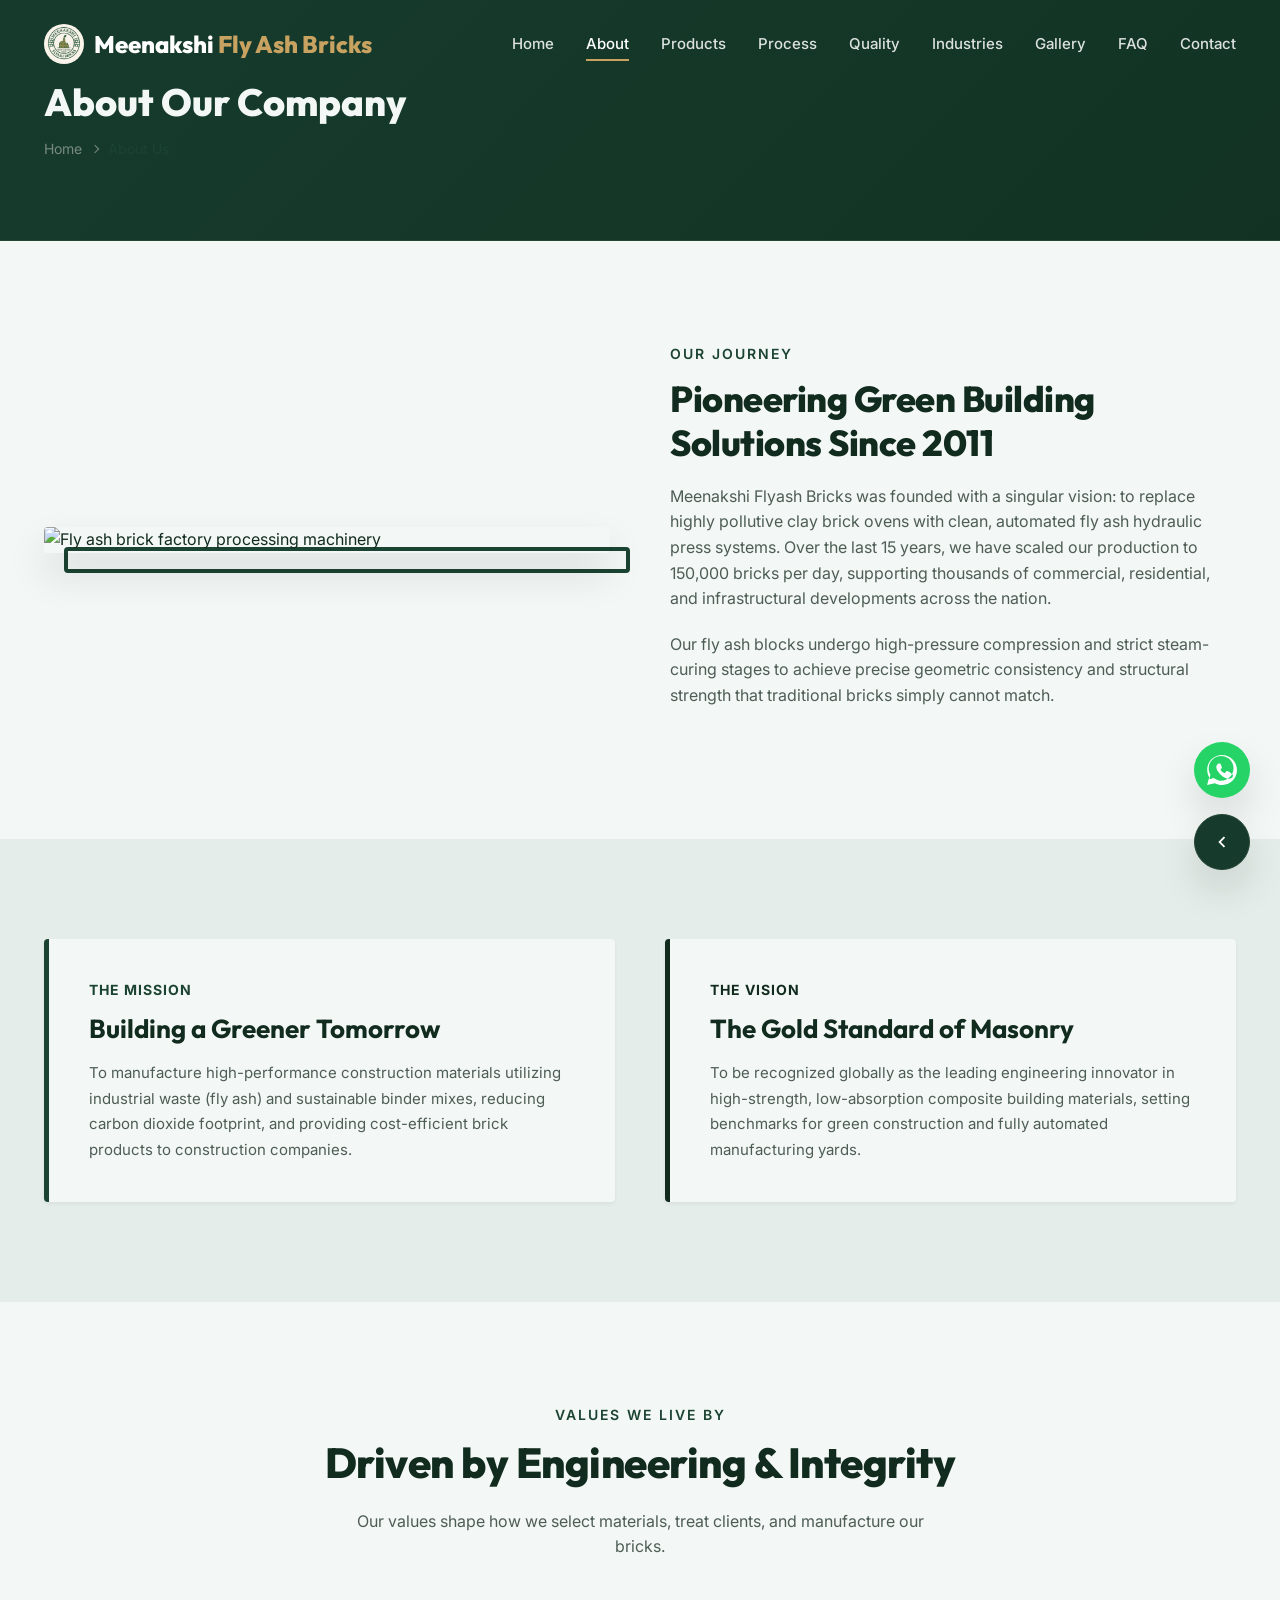
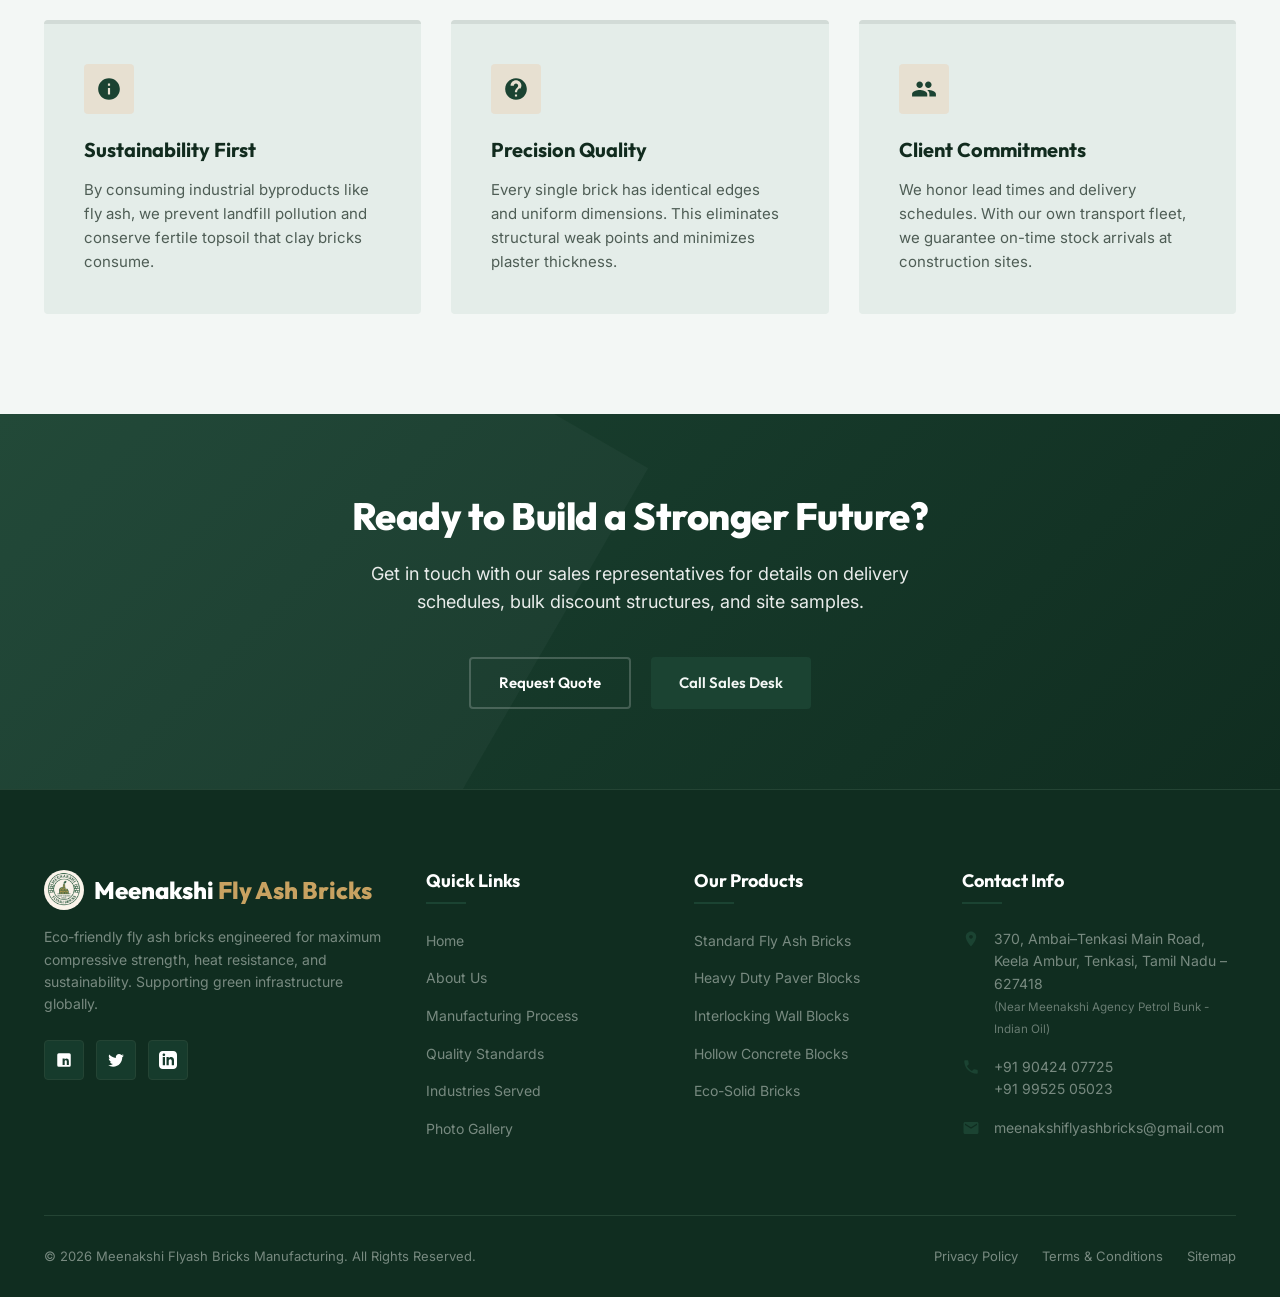
==== about.html @ e32b3ea8 "website changes v1.2" ====
<!DOCTYPE html>
<html lang="en">
<head>
  <meta charset="UTF-8">
  <meta name="viewport" content="width=device-width, initial-scale=1.0">
  <meta name="description" content="Learn about Meenakshi Flyash Bricks. Discover our mission to build sustainable, eco-friendly structures using automated fly ash brick manufacturing.">
  <title>About Us | Meenakshi Flyash Bricks</title>
  <link rel="stylesheet" href="css/style.css">
  <script src="js/main.js" defer></script>
  <link rel="icon" type="image/jpeg" href="images/logo.jpg">
</head>
<body>

  <!-- Sticky Navbar -->
  <header class="navbar">
    <div class="container">
      <a href="index.html" class="logo">
        <img src="images/logo.jpg" alt="Meenakshi Fly Ash Bricks Logo" class="brand-logo-img">
        <span>Meenakshi <span class="logo-orange">Fly Ash Bricks</span></span>
      </a>
      <ul class="nav-links">
        <li><a href="index.html">Home</a></li>
        <li><a href="about.html">About</a></li>
        <li><a href="products.html">Products</a></li>
        <li><a href="process.html">Process</a></li>
        <li><a href="quality.html">Quality</a></li>
        <li><a href="industries.html">Industries</a></li>
        <li><a href="gallery.html">Gallery</a></li>
        <li><a href="faq.html">FAQ</a></li>
        <li><a href="contact.html">Contact</a></li>
      </ul>

      <button class="menu-toggle" aria-label="Toggle Menu">
        <span></span>
        <span></span>
        <span></span>
      </button>
    </div>
  </header>

  <!-- Breadcrumbs -->
  <section class="breadcrumbs">
    <div class="container">
      <h1>About Our Company</h1>
      <ul class="breadcrumbs-list">
        <li><a href="index.html">Home</a></li>
        <li class="breadcrumbs-separator"></li>
        <li class="breadcrumbs-current">About Us</li>
      </ul>
    </div>
  </section>

  <!-- About Company Profile -->
  <section class="section">
    <div class="container">
      <div class="about-grid">
        <div class="about-img-wrapper reveal-left">
          <div class="about-img">
            <img src="https://images.unsplash.com/photo-1504307651254-35680f356dfd?auto=format&fit=crop&q=80&w=800" alt="Fly ash brick factory processing machinery">
          </div>
        </div>
        <div class="about-content reveal-right">
          <span class="section-subtitle">Our Journey</span>
          <h2 class="section-title" style="font-size: 36px; margin-bottom: 20px;">Pioneering Green Building Solutions Since 2011</h2>
          <p class="about-text" style="margin-bottom: 20px;">Meenakshi Flyash Bricks was founded with a singular vision: to replace highly pollutive clay brick ovens with clean, automated fly ash hydraulic press systems. Over the last 15 years, we have scaled our production to 150,000 bricks per day, supporting thousands of commercial, residential, and infrastructural developments across the nation.</p>
          <p class="about-text">Our fly ash blocks undergo high-pressure compression and strict steam-curing stages to achieve precise geometric consistency and structural strength that traditional bricks simply cannot match.</p>
        </div>
      </div>
    </div>
  </section>

  <!-- Mission & Vision Section -->
  <section class="section section-light">
    <div class="container">
      <div class="about-grid" style="grid-template-columns: 1fr 1fr; align-items: start; gap: 50px;">
        <div class="reveal-left" style="background-color: var(--white); padding: 40px; border-radius: 4px; box-shadow: var(--shadow-sm); border-left: 5px solid var(--primary);">
          <span class="text-primary" style="font-weight: 700; text-transform: uppercase; font-size: 14px; letter-spacing: 1px; display: block; margin-bottom: 12px;">The Mission</span>
          <h2 style="font-size: 26px; margin-bottom: 16px; font-family: var(--font-headings);">Building a Greener Tomorrow</h2>
          <p style="color: var(--text-muted-dark); font-size: 15px; line-height: 1.7;">To manufacture high-performance construction materials utilizing industrial waste (fly ash) and sustainable binder mixes, reducing carbon dioxide footprint, and providing cost-efficient brick products to construction companies.</p>
        </div>
        <div class="reveal-right" style="background-color: var(--white); padding: 40px; border-radius: 4px; box-shadow: var(--shadow-sm); border-left: 5px solid var(--text-dark);">
          <span style="color: var(--text-dark); font-weight: 700; text-transform: uppercase; font-size: 14px; letter-spacing: 1px; display: block; margin-bottom: 12px;">The Vision</span>
          <h2 style="font-size: 26px; margin-bottom: 16px; font-family: var(--font-headings);">The Gold Standard of Masonry</h2>
          <p style="color: var(--text-muted-dark); font-size: 15px; line-height: 1.7;">To be recognized globally as the leading engineering innovator in high-strength, low-absorption composite building materials, setting benchmarks for green construction and fully automated manufacturing yards.</p>
        </div>
      </div>
    </div>
  </section>

  <!-- Core Values -->
  <section class="section">
    <div class="container">
      <div class="section-title-wrapper text-center reveal">
        <span class="section-subtitle">Values We Live By</span>
        <h2 class="section-title">Driven by Engineering &amp; Integrity</h2>
        <p class="section-desc">Our values shape how we select materials, treat clients, and manufacture our bricks.</p>
      </div>

      <div class="values-grid">
        <!-- Value 1 -->
        <div class="value-card reveal">
          <div class="value-icon">
            <svg viewBox="0 0 24 24"><path d="M12 22C6.477 22 2 17.523 2 12S6.477 2 12 2s10 4.477 10 10-4.477 10-10 10zm-1-11v6h2v-6h-2zm0-4v2h2V7h-2z"/></svg>
          </div>
          <h4>Sustainability First</h4>
          <p>By consuming industrial byproducts like fly ash, we prevent landfill pollution and conserve fertile topsoil that clay bricks consume.</p>
        </div>

        <!-- Value 2 -->
        <div class="value-card reveal" style="transition-delay: 0.1s;">
          <div class="value-icon">
            <svg viewBox="0 0 24 24"><path d="M12 2C6.48 2 2 6.48 2 12s4.48 10 10 10 10-4.48 10-10S17.52 2 12 2zm1 17h-2v-2h2v2zm2.07-7.75l-.9.92C13.45 12.9 13 13.5 13 15h-2v-.5c0-1.1.45-2.1 1.17-2.83l1.24-1.26c.37-.36.59-.86.59-1.41 0-1.1-.9-2-2-2s-2 .9-2 2H7c0-2.76 2.24-5 5-5s5 2.24 5 5c0 1.04-.42 1.99-1.07 2.75z"/></svg>
          </div>
          <h4>Precision Quality</h4>
          <p>Every single brick has identical edges and uniform dimensions. This eliminates structural weak points and minimizes plaster thickness.</p>
        </div>

        <!-- Value 3 -->
        <div class="value-card reveal" style="transition-delay: 0.2s;">
          <div class="value-icon">
            <svg viewBox="0 0 24 24"><path d="M16 11c1.66 0 2.99-1.34 2.99-3S17.66 5 16 5s-3 1.34-3 3 1.34 3 3 3zm-8 0c1.66 0 2.99-1.34 2.99-3S9.66 5 8 5 5 6.34 5 8s1.34 3 3 3zm0 2c-2.33 0-7 1.17-7 3.5V19h14v-2.5c0-2.33-4.67-3.5-7-3.5zm8 0c-.29 0-.62.02-.97.05 1.16.83 1.97 1.97 1.97 3.45V19h6v-2.5c0-2.33-4.67-3.5-7-3.5z"/></svg>
          </div>
          <h4>Client Commitments</h4>
          <p>We honor lead times and delivery schedules. With our own transport fleet, we guarantee on-time stock arrivals at construction sites.</p>
        </div>
      </div>
    </div>
  </section>

  <!-- CTA Banner Section -->
  <section class="cta-banner">
    <div class="container reveal">
      <h2>Ready to Build a Stronger Future?</h2>
      <p>Get in touch with our sales representatives for details on delivery schedules, bulk discount structures, and site samples.</p>
      <div class="cta-actions">
        <a href="contact.html" class="btn btn-outline">Request Quote</a>
        <a href="tel:+919042407725" class="btn btn-primary">Call Sales Desk</a>
      </div>
    </div>
  </section>

  <!-- Footer -->
  <footer class="footer">
    <div class="container">
      <div class="footer-grid">
        <div class="footer-col footer-about">
          <a href="index.html" class="logo">
            <img src="images/logo.jpg" alt="Meenakshi Fly Ash Bricks Logo" class="brand-logo-img">
            <span>Meenakshi <span class="logo-orange">Fly Ash Bricks</span></span>
          </a>
          <p>Eco-friendly fly ash bricks engineered for maximum compressive strength, heat resistance, and sustainability. Supporting green infrastructure globally.</p>
          <div class="social-links">
            <a href="#" class="social-btn" aria-label="Facebook"><svg viewBox="0 0 24 24"><path d="M19 3a2 2 0 0 1 2 2v14a2 2 0 0 1-2 2H5a2 2 0 0 1-2-2V5a2 2 0 0 1 2-2h14m-.5 15.5v-5.3a3.26 3.26 0 0 0-3.26-3.26c-.85 0-1.84.52-2.32 1.3v-1.11h-2.79v8.37h2.79v-4.93c0-.77.62-1.4 1.39-1.4a1.4 1.4 0 0 1 1.4 1.4v4.93h2.79z"/></svg></a>
            <a href="#" class="social-btn" aria-label="Twitter"><svg viewBox="0 0 24 24"><path d="M22.46 6c-.77.35-1.6.58-2.46.69.88-.53 1.56-1.37 1.88-2.38-.83.5-1.75.85-2.72 1.05C18.37 4.5 17.26 4 16 4c-2.35 0-4.27 1.92-4.27 4.29 0 .34.04.67.11.98C8.28 9.09 5.11 7.38 3 4.79c-.37.63-.58 1.37-.58 2.15 0 1.49.75 2.81 1.91 3.56-.71 0-1.37-.2-1.95-.5v.03c0 2.08 1.48 3.82 3.44 4.21a4.22 4.22 0 0 1-1.93.07 4.28 4.28 0 0 0 4 2.98 8.52 8.52 0 0 1-5.3 1.83c-.35 0-.69-.02-1.02-.06C3.44 20.29 5.7 21 8.12 21 16 21 20.33 14.46 20.33 8.79c0-.19 0-.37-.01-.56.84-.6 1.56-1.36 2.14-2.23z"/></svg></a>
            <a href="#" class="social-btn" aria-label="LinkedIn"><svg viewBox="0 0 24 24"><path d="M19 0h-14c-2.761 0-5 2.239-5 5v14c0 2.761 2.239 5 5 5h14c2.762 0 5-2.239 5-5v-14c0-2.761-2.238-5-5-5zm-11 19h-3v-11h3v11zm-1.5-12.268c-.966 0-1.75-.779-1.75-1.75s.784-1.75 1.75-1.75 1.75.779 1.75 1.75-.784 1.75-1.75 1.75zm13.5 12.268h-3v-5.604c0-3.368-4-3.113-4 0v5.604h-3v-11h3v1.765c1.396-2.586 7-2.777 7 2.476v6.759z"/></svg></a>
          </div>
        </div>
        <div class="footer-col">
          <h3>Quick Links</h3>
          <ul class="footer-links">
            <li><a href="index.html">Home</a></li>
            <li><a href="about.html">About Us</a></li>
            <li><a href="process.html">Manufacturing Process</a></li>
            <li><a href="quality.html">Quality Standards</a></li>
            <li><a href="industries.html">Industries Served</a></li>
            <li><a href="gallery.html">Photo Gallery</a></li>
          </ul>
        </div>
        <div class="footer-col">
          <h3>Our Products</h3>
          <ul class="footer-links">
            <li><a href="products.html">Standard Fly Ash Bricks</a></li>
            <li><a href="products.html">Heavy Duty Paver Blocks</a></li>
            <li><a href="products.html">Interlocking Wall Blocks</a></li>
            <li><a href="products.html">Hollow Concrete Blocks</a></li>
            <li><a href="products.html">Eco-Solid Bricks</a></li>
          </ul>
        </div>
        <div class="footer-col">
          <h3>Contact Info</h3>
          <div class="footer-contact-item">
            <svg viewBox="0 0 24 24"><path d="M12 2C8.13 2 5 5.13 5 9c0 5.25 7 13 7 13s7-7.75 7-13c0-3.87-3.13-7-7-7zm0 9.5c-1.38 0-2.5-1.12-2.5-2.5s1.12-2.5 2.5-2.5 2.5 1.12 2.5 2.5-1.12 2.5-2.5 2.5z"/></svg>
            <span>370, Ambai–Tenkasi Main Road, Keela Ambur, Tenkasi, Tamil Nadu – 627418<br><small style="opacity: 0.85;">(Near Meenakshi Agency Petrol Bunk - Indian Oil)</small></span>
          </div>
          <div class="footer-contact-item">
            <svg viewBox="0 0 24 24"><path d="M6.62 10.79c1.44 2.83 3.76 5.14 6.59 6.59l2.2-2.2c.27-.27.67-.36 1.02-.24 1.12.37 2.33.57 3.57.57.55 0 1 .45 1 1V20c0 .55-.45 1-1 1-9.39 0-17-7.61-17-17 0-.55.45-1 1-1h3.5c.55 0 1 .45 1 1 0 1.25.2 2.45.57 3.57.11.35.03.74-.25 1.02l-2.2 2.2z"/></svg>
            <span><a href="tel:+919042407725" style="color: inherit;">+91 90424 07725</a><br><a href="tel:+919952505023" style="color: inherit;">+91 99525 05023</a></span>
          </div>
          <div class="footer-contact-item">
            <svg viewBox="0 0 24 24"><path d="M20 4H4c-1.1 0-1.99.9-1.99 2L2 18c0 1.1.9 2 2 2h16c1.1 0 2-.9 2-2V6c0-1.1-.9-2-2-2zm0 4l-8 5-8-5V6l8 5 8-5v2z"/></svg>
            <span><a href="mailto:meenakshiflyashbricks@gmail.com" style="color: inherit;">meenakshiflyashbricks@gmail.com</a></span>
          </div>
        </div>
      </div>
      <div class="footer-bottom">
        <p>&copy; 2026 Meenakshi Flyash Bricks Manufacturing. All Rights Reserved.</p>
        <div class="footer-bottom-links">
          <a href="#">Privacy Policy</a>
          <a href="#">Terms &amp; Conditions</a>
          <a href="sitemap.xml">Sitemap</a>
        </div>
      </div>
    </div>
  </footer>

  <!-- Floating Actions -->
  <div class="floating-actions">
    <a href="https://wa.me/919042407725?text=Hello%20Meenakshi%20Flyash%20Bricks%2C%20I%20am%20interested%20in%20a%20price%20quote%20for%20fly%20ash%20bricks." class="float-btn float-whatsapp" target="_blank" rel="noopener" aria-label="Chat on WhatsApp">
      <svg viewBox="0 0 24 24"><path d="M.057 24l1.687-6.163c-1.041-1.804-1.588-3.849-1.587-5.946C.06 5.348 5.397.01 12.008.01c3.202.001 6.212 1.246 8.477 3.514 2.266 2.268 3.507 5.28 3.505 8.484-.004 6.657-5.34 11.997-11.953 11.997-2.005-.001-3.973-.502-5.724-1.455L0 24zm6.59-4.846c1.6.95 3.188 1.449 4.625 1.45 5.489.002 9.943-4.446 9.946-9.932.002-2.657-1.02-5.155-2.879-7.017C16.48 1.8 13.987.779 11.33.779c-5.485 0-9.94 4.45-9.942 9.934-.001 1.776.471 3.511 1.368 5.048l-.997 3.639 3.73-.977zm11.83-5.228c-.33-.165-1.951-.963-2.251-1.074-.3-.109-.518-.165-.736.165-.218.33-.843 1.074-1.034 1.293-.19.218-.381.245-.71.082-1.127-.565-1.971-.974-2.74-2.292-.204-.349-.074-.537.054-.698.115-.145.33-.382.495-.573.165-.19.22-.327.33-.545.109-.217.055-.408-.028-.572-.082-.165-.736-1.772-1.009-2.427-.266-.64-.539-.553-.736-.563-.19-.01-.408-.012-.626-.012-.218 0-.572.082-.871.408-.3.327-1.144 1.117-1.144 2.723 0 1.605 1.171 3.159 1.334 3.377.163.218 2.302 3.515 5.578 4.926.779.336 1.387.537 1.86.688.783.248 1.496.213 2.059.129.628-.094 1.951-.798 2.224-1.57.272-.772.272-1.434.19-1.57-.081-.136-.299-.218-.629-.382z"/></svg>
    </a>
    <div class="float-btn float-back-to-top" aria-label="Back to Top">
      <svg viewBox="0 0 24 24"><path d="M7.41 15.41L12 10.83l4.59 4.58L18 14l-6-6-6 6z"/></svg>
    </div>
  </div>

</body>
</html>
---- css/style.css ----
@import url('https://fonts.googleapis.com/css2?family=Inter:wght@300;400;500;600;700&family=Outfit:wght@300;400;500;600;700;800&display=swap');

:root {
  /* Color Tokens */
  --primary: #1b4332; /* Deep green from logo text */
  --primary-hover: #102d20;
  --primary-rgb: 27, 67, 50;
  --accent: #c8a261; /* Ochre Gold from logo bricks */
  --accent-hover: #b58f4e;
  --accent-rgb: 200, 162, 97;
  --dark-bg: #102d20; /* Deep green for dark sections */
  --dark-card: #163b2c;
  --dark-card-hover: #1e4d3a;
  --light-bg: #e4ede9; /* Soft Sage Green for light sections */
  --white: #f3f7f5; /* Light Sage Green for page background */
  --card-bg: #ffffff; /* Crisp white for cards and form containers */
  --text-dark: #112b1e; /* Dark green-black for high contrast */
  --text-light: #ffffff;
  --text-muted: #788a80;
  --text-muted-dark: #4e5d55;
  --border-light: #d2dbd7;
  --border-dark: #244434;
  --shadow-sm: 0 2px 4px rgba(0, 0, 0, 0.05);
  --shadow-md: 0 8px 30px rgba(0, 0, 0, 0.08);
  --shadow-lg: 0 20px 40px rgba(0, 0, 0, 0.12);
  
  /* Fonts */
  --font-headings: 'Outfit', sans-serif;
  --font-body: 'Inter', sans-serif;

  /* Transitions */
  --transition-fast: 0.2s cubic-bezier(0.4, 0, 0.2, 1);
  --transition-normal: 0.4s cubic-bezier(0.4, 0, 0.2, 1);
  --transition-slow: 0.6s cubic-bezier(0.4, 0, 0.2, 1);
}


/* Reset */
*, *::before, *::after {
  box-sizing: border-box;
  margin: 0;
  padding: 0;
}

html {
  scroll-behavior: smooth;
  font-size: 16px;
  -webkit-text-size-adjust: 100%;
}

body {
  font-family: var(--font-body);
  background-color: var(--white);
  color: var(--text-dark);
  line-height: 1.6;
  overflow-x: hidden;
}

h1, h2, h3, h4, h5, h6 {
  font-family: var(--font-headings);
  font-weight: 700;
  line-height: 1.2;
}

a {
  text-decoration: none;
  color: inherit;
  transition: var(--transition-fast);
}

img {
  max-width: 100%;
  height: auto;
  display: block;
}

button, input, textarea, select {
  font-family: inherit;
  font-size: inherit;
  border: none;
  outline: none;
}

/* Layout Utilities */
.container {
  width: 100%;
  max-width: 1240px;
  margin: 0 auto;
  padding: 0 24px;
}

.section {
  padding: 100px 0;
}

.section-dark {
  background-color: var(--dark-bg);
  color: var(--text-light);
}

.section-light {
  background-color: var(--light-bg);
}

.text-center { text-align: center; }
.text-primary { color: var(--primary); }

.section-title-wrapper {
  margin-bottom: 60px;
}

.section-subtitle {
  font-size: 14px;
  text-transform: uppercase;
  letter-spacing: 2px;
  color: var(--primary);
  font-weight: 600;
  margin-bottom: 12px;
  display: inline-block;
}

.section-title {
  font-size: 42px;
  font-weight: 800;
  letter-spacing: -0.5px;
}

.section-desc {
  max-width: 600px;
  margin: 20px auto 0;
  color: var(--text-muted-dark);
  font-size: 16px;
}

.section-dark .section-desc {
  color: var(--text-muted);
}

/* Scroll Animations */
.reveal {
  opacity: 0;
  transform: translateY(30px);
  transition: opacity var(--transition-slow), transform var(--transition-slow);
}

.reveal.active {
  opacity: 1;
  transform: translateY(0);
}

.reveal-left {
  opacity: 0;
  transform: translateX(-50px);
  transition: opacity var(--transition-slow), transform var(--transition-slow);
}

.reveal-left.active {
  opacity: 1;
  transform: translateX(0);
}

.reveal-right {
  opacity: 0;
  transform: translateX(50px);
  transition: opacity var(--transition-slow), transform var(--transition-slow);
}

.reveal-right.active {
  opacity: 1;
  transform: translateX(0);
}

/* Navbar */
.navbar {
  position: fixed;
  top: 0;
  left: 0;
  width: 100%;
  z-index: 1000;
  transition: var(--transition-normal);
  padding: 24px 0;
}

.navbar.scrolled {
  background-color: rgba(243, 247, 245, 0.95);
  backdrop-filter: blur(12px);
  box-shadow: var(--shadow-sm);
  padding: 14px 0;
  border-bottom: 1px solid var(--border-light);
}

.navbar .container {
  display: flex;
  justify-content: space-between;
  align-items: center;
}

.logo {
  display: flex;
  align-items: center;
  gap: 10px;
  font-family: var(--font-headings);
  font-size: 24px;
  font-weight: 800;
  color: var(--text-light);
  white-space: nowrap;
}

.logo-orange {
  color: var(--accent);
}

.logo svg {
  width: 32px;
  height: 32px;
}

.logo img, .brand-logo-img {
  width: 40px;
  height: 40px;
  border-radius: 50%;
  object-fit: cover;
  flex-shrink: 0;
}

.nav-links {
  display: flex;
  align-items: center;
  gap: 32px;
  list-style: none;
}

.nav-links a {
  font-size: 15px;
  font-weight: 500;
  color: var(--text-light);
  opacity: 0.85;
  position: relative;
  padding: 8px 0;
}

.nav-links a::after {
  content: '';
  position: absolute;
  bottom: 0;
  left: 0;
  width: 0;
  height: 2px;
  background-color: var(--accent);
  transition: var(--transition-fast);
}

.nav-links a:hover,
.nav-links a.active {
  opacity: 1;
  color: #ffffff;
}

.nav-links a:hover::after,
.nav-links a.active::after {
  width: 100%;
}

.nav-ctas {
  display: flex;
  align-items: center;
  gap: 16px;
}

/* Menu Toggle Button */
.menu-toggle {
  display: none;
  flex-direction: column;
  justify-content: space-between;
  width: 30px;
  height: 20px;
  background: transparent;
  cursor: pointer;
  z-index: 1001;
}

.menu-toggle span {
  display: block;
  height: 2px;
  width: 100%;
  background-color: var(--text-light);
  border-radius: 2px;
  transition: var(--transition-fast);
}

/* Button UI */
.btn {
  display: inline-flex;
  align-items: center;
  justify-content: center;
  font-family: var(--font-headings);
  font-size: 15px;
  font-weight: 600;
  padding: 12px 28px;
  border-radius: 4px;
  cursor: pointer;
  transition: var(--transition-normal);
  gap: 8px;
}

.btn-primary {
  background-color: var(--primary);
  color: var(--white);
}

.btn-primary:hover {
  background-color: var(--primary-hover);
  box-shadow: 0 0 20px rgba(255, 111, 0, 0.4);
  transform: translateY(-2px);
}

.btn-outline {
  border: 2px solid rgba(255, 255, 255, 0.2);
  color: var(--text-light);
  background: transparent;
}

.btn-outline:hover {
  border-color: var(--primary);
  background-color: var(--primary);
  transform: translateY(-2px);
}

.btn-secondary {
  border: 2px solid var(--border-light);
  color: var(--text-dark);
  background: transparent;
}

.btn-secondary:hover {
  border-color: var(--primary);
  color: var(--primary);
  transform: translateY(-2px);
}

.btn-sm {
  padding: 8px 18px;
  font-size: 13px;
}

/* Hero Section */
.hero {
  position: relative;
  min-height: 100vh;
  display: flex;
  align-items: center;
  background-color: var(--dark-bg);
  color: var(--text-light);
  padding-top: 100px;
  overflow: hidden;
}

.hero-bg {
  position: absolute;
  top: 0;
  left: 0;
  width: 100%;
  height: 100%;
  z-index: 1;
}

.hero-bg::after {
  content: '';
  position: absolute;
  top: 0;
  left: 0;
  width: 100%;
  height: 100%;
  background: linear-gradient(135deg, rgba(17,17,18,0.95) 0%, rgba(17,17,18,0.7) 50%, rgba(17,17,18,0.9) 100%);
}

.hero-bg img {
  width: 100%;
  height: 100%;
  object-fit: cover;
  opacity: 0.4;
}

.hero .container {
  position: relative;
  z-index: 2;
  display: grid;
  grid-template-columns: 1.2fr 0.8fr;
  align-items: center;
  gap: 40px;
}

.hero-content {
  max-width: 700px;
}

.hero-tag {
  background-color: rgba(255, 111, 0, 0.15);
  border: 1px solid rgba(255, 111, 0, 0.3);
  color: var(--primary);
  font-size: 13px;
  text-transform: uppercase;
  letter-spacing: 2px;
  font-weight: 600;
  padding: 6px 16px;
  border-radius: 30px;
  display: inline-flex;
  margin-bottom: 24px;
}

.hero-title {
  font-size: 54px;
  line-height: 1.1;
  font-weight: 800;
  margin-bottom: 24px;
  letter-spacing: -1.5px;
}

.hero-desc {
  font-size: 18px;
  color: var(--text-muted);
  margin-bottom: 40px;
  max-width: 600px;
}

.hero-actions {
  display: flex;
  gap: 16px;
}

/* Stats Widget on Hero/Home */
.stats-banner {
  background: linear-gradient(90deg, var(--dark-card) 0%, #123324 100%);
  border-top: 1px solid var(--border-dark);
  border-bottom: 1px solid var(--border-dark);
  padding: 40px 0;
}

.stats-grid {
  display: grid;
  grid-template-columns: repeat(4, 1fr);
  gap: 30px;
  text-align: center;
}

.stat-item {
  border-right: 1px solid var(--border-dark);
}

.stat-item:last-child {
  border-right: none;
}

.stat-number {
  font-family: var(--font-headings);
  font-size: 48px;
  font-weight: 800;
  color: var(--primary);
  line-height: 1;
  margin-bottom: 8px;
}

.stat-label {
  font-size: 14px;
  color: var(--text-muted);
  text-transform: uppercase;
  letter-spacing: 1px;
}

/* About - home preview / main Page */
.about-grid {
  display: grid;
  grid-template-columns: 1fr 1fr;
  gap: 60px;
  align-items: center;
}

.about-img-wrapper {
  position: relative;
}

.about-img-wrapper::before {
  content: '';
  position: absolute;
  width: 100%;
  height: 100%;
  border: 4px solid var(--primary);
  top: 20px;
  left: 20px;
  z-index: 1;
  border-radius: 4px;
}

.about-img {
  position: relative;
  z-index: 2;
  border-radius: 4px;
  box-shadow: var(--shadow-lg);
  overflow: hidden;
}

.about-img img {
  width: 100%;
  object-fit: cover;
  transition: var(--transition-slow);
}

.about-img-wrapper:hover .about-img img {
  transform: scale(1.05);
}

.about-badge {
  position: absolute;
  bottom: -30px;
  right: -30px;
  background-color: var(--primary);
  color: var(--white); /* green text inside gold badge */
  padding: 30px;
  border-radius: 4px;
  z-index: 3;
  box-shadow: var(--shadow-lg);
  text-align: center;
}

.about-badge .years {
  font-size: 40px;
  font-weight: 800;
  display: block;
  line-height: 1;
}

.about-badge .text {
  font-size: 12px;
  text-transform: uppercase;
  letter-spacing: 1px;
  font-weight: 600;
}

.about-content h3 {
  font-size: 32px;
  margin-bottom: 24px;
}

.about-text {
  color: var(--text-muted-dark);
  margin-bottom: 30px;
}

.features-list {
  list-style: none;
  display: grid;
  grid-template-columns: 1fr 1fr;
  gap: 20px;
  margin-bottom: 40px;
}

.feature-list-item {
  display: flex;
  align-items: center;
  gap: 12px;
  font-weight: 500;
}

.feature-list-item svg {
  width: 20px;
  height: 20px;
  fill: var(--primary);
  flex-shrink: 0;
}

/* Core Values cards (About page) */
.values-grid {
  display: grid;
  grid-template-columns: repeat(3, 1fr);
  gap: 30px;
  margin-top: 50px;
}

.value-card {
  background-color: var(--light-bg);
  padding: 40px;
  border-radius: 4px;
  border-top: 4px solid var(--border-light);
  transition: var(--transition-normal);
}

.value-card:hover {
  transform: translateY(-5px);
  border-color: var(--primary);
  box-shadow: var(--shadow-md);
  background-color: var(--card-bg);
}

.value-icon {
  width: 50px;
  height: 50px;
  background-color: rgba(255, 111, 0, 0.1);
  border-radius: 4px;
  display: flex;
  align-items: center;
  justify-content: center;
  margin-bottom: 24px;
}

.value-icon svg {
  width: 26px;
  height: 26px;
  fill: var(--primary);
}

.value-card h4 {
  font-size: 20px;
  margin-bottom: 16px;
}

.value-card p {
  color: var(--text-muted-dark);
  font-size: 15px;
}

/* Product Cards */
.products-grid {
  display: grid;
  grid-template-columns: repeat(3, 1fr);
  gap: 30px;
}

.product-card {
  background-color: var(--card-bg);
  border: 1px solid var(--border-light);
  border-radius: 4px;
  overflow: hidden;
  transition: var(--transition-normal);
  display: flex;
  flex-direction: column;
}

.product-card:hover {
  transform: translateY(-8px);
  box-shadow: var(--shadow-lg);
  border-color: rgba(255, 111, 0, 0.2);
}

.product-image {
  height: 240px;
  overflow: hidden;
  position: relative;
  background-color: var(--light-bg);
}

.product-image img {
  width: 100%;
  height: 100%;
  object-fit: cover;
  transition: var(--transition-slow);
}

.product-card:hover .product-image img {
  transform: scale(1.08);
}

.product-info {
  padding: 30px;
  display: flex;
  flex-direction: column;
  flex-grow: 1;
}

.product-title {
  font-size: 22px;
  font-weight: 700;
  margin-bottom: 12px;
}

.product-desc {
  color: var(--text-muted-dark);
  font-size: 14px;
  margin-bottom: 24px;
  flex-grow: 1;
}

.product-specs {
  display: flex;
  flex-direction: column;
  gap: 12px;
  border-top: 1px solid var(--border-light);
  border-bottom: 1px solid var(--border-light);
  padding: 20px 0;
  margin-bottom: 24px;
}

.spec-line {
  display: flex;
  justify-content: space-between;
  font-size: 14px;
}

.spec-name {
  color: var(--text-muted-dark);
  font-weight: 500;
}

.spec-val {
  font-weight: 600;
  color: var(--text-dark);
}

.product-actions {
  display: flex;
  gap: 12px;
}

.product-actions .btn {
  flex: 1;
}

/* Timeline / Manufacturing Process */
.timeline {
  position: relative;
  max-width: 1000px;
  margin: 0 auto;
}

.timeline::after {
  content: '';
  position: absolute;
  width: 4px;
  background-color: var(--border-light);
  top: 0;
  bottom: 0;
  left: 50%;
  transform: translateX(-50%);
  border-radius: 2px;
}

.section-dark .timeline::after {
  background-color: var(--border-dark);
}

.timeline-item {
  padding: 10px 40px;
  position: relative;
  background-color: inherit;
  width: 50%;
}

.timeline-item::after {
  content: '';
  position: absolute;
  width: 20px;
  height: 20px;
  right: -10px;
  background-color: var(--card-bg);
  border: 4px solid var(--accent);
  top: 25px;
  border-radius: 50%;
  z-index: 1;
  transition: var(--transition-normal);
}

.section-dark .timeline-item::after {
  background-color: var(--dark-bg);
}

.timeline-item:hover::after {
  background-color: var(--primary);
  transform: scale(1.2);
}

.left {
  left: 0;
}

.right {
  left: 50%;
}

.right::after {
  left: -10px;
}

.timeline-content {
  padding: 30px;
  background-color: var(--card-bg);
  border: 1px solid var(--border-light);
  position: relative;
  border-radius: 4px;
  box-shadow: var(--shadow-sm);
  transition: var(--transition-normal);
}

.section-dark .timeline-content {
  background-color: var(--dark-card);
  border-color: var(--border-dark);
}

.timeline-content:hover {
  transform: translateY(-3px);
  box-shadow: var(--shadow-md);
  border-color: rgba(255, 111, 0, 0.3);
}

.timeline-num {
  font-family: var(--font-headings);
  font-size: 14px;
  font-weight: 700;
  color: var(--primary);
  margin-bottom: 8px;
  text-transform: uppercase;
  letter-spacing: 1px;
}

.timeline-content h3 {
  font-size: 20px;
  margin-bottom: 12px;
}

.timeline-content p {
  color: var(--text-muted-dark);
  font-size: 14px;
}

.section-dark .timeline-content p {
  color: var(--text-muted);
}

/* Quality Parameters Grid */
.quality-grid {
  display: grid;
  grid-template-columns: repeat(4, 1fr);
  gap: 30px;
}

.quality-card {
  background-color: var(--card-bg);
  border: 1px solid var(--border-light);
  padding: 40px 30px;
  border-radius: 4px;
  text-align: center;
  transition: var(--transition-normal);
}

.quality-card:hover {
  transform: translateY(-8px);
  border-color: var(--primary);
  box-shadow: var(--shadow-lg);
}

.quality-icon {
  width: 60px;
  height: 60px;
  background-color: rgba(var(--primary-rgb), 0.1);
  border-radius: 50%;
  display: flex;
  align-items: center;
  justify-content: center;
  margin: 0 auto 24px;
}

.quality-icon svg {
  width: 28px;
  height: 28px;
  fill: var(--primary);
}

.quality-card h3 {
  font-size: 20px;
  margin-bottom: 16px;
}

.quality-card p {
  font-size: 14px;
  color: var(--text-muted-dark);
}

/* Comparison Section UI */
.comparison-wrapper {
  background-color: var(--card-bg);
  border: 1px solid var(--border-light);
  border-radius: 8px;
  overflow: hidden;
  max-width: 900px;
  margin: 50px auto 0;
  box-shadow: var(--shadow-md);
}

.comparison-table {
  width: 100%;
  border-collapse: collapse;
}

.comparison-table th,
.comparison-table td {
  padding: 18px 24px;
  text-align: left;
}

.comparison-table th {
  background-color: var(--dark-bg);
  color: var(--text-light);
  font-family: var(--font-headings);
  font-weight: 600;
  font-size: 16px;
}

.comparison-table tr {
  border-bottom: 1px solid var(--border-light);
}

.comparison-table tr:last-child {
  border-bottom: none;
}

.comparison-table tr:nth-child(even) td {
  background-color: var(--light-bg);
}

.comparison-table td:first-child {
  font-weight: 600;
}

.comparison-table td.highlight {
  color: var(--primary);
  font-weight: 600;
}

/* Industries page */
.industries-grid {
  display: grid;
  grid-template-columns: repeat(3, 1fr);
  gap: 30px;
}

.industry-card {
  position: relative;
  height: 380px;
  border-radius: 4px;
  overflow: hidden;
  box-shadow: var(--shadow-md);
  transition: var(--transition-slow);
}

.industry-img {
  width: 100%;
  height: 100%;
  object-fit: cover;
  transition: var(--transition-slow);
}

.industry-overlay {
  position: absolute;
  top: 0;
  left: 0;
  width: 100%;
  height: 100%;
  background: linear-gradient(to top, rgba(17,17,18,0.95) 0%, rgba(17,17,18,0.4) 50%, rgba(17,17,18,0.1) 100%);
  display: flex;
  flex-direction: column;
  justify-content: flex-end;
  padding: 30px;
  color: var(--text-light);
  transition: var(--transition-normal);
}

.industry-card h3 {
  font-size: 24px;
  margin-bottom: 10px;
}

.industry-card p {
  font-size: 14px;
  color: var(--text-muted);
  opacity: 0;
  max-height: 0;
  transition: var(--transition-normal);
  overflow: hidden;
}

.industry-card:hover {
  transform: translateY(-8px);
}

.industry-card:hover .industry-img {
  transform: scale(1.08);
}

.industry-card:hover .industry-overlay {
  background: linear-gradient(to top, rgba(17,17,18,0.98) 0%, rgba(17,17,18,0.6) 70%, rgba(17,17,18,0.2) 100%);
}

.industry-card:hover p {
  opacity: 1;
  max-height: 100px;
  margin-top: 10px;
}

/* Gallery Section (with filters) */
.gallery-filters {
  display: flex;
  justify-content: center;
  gap: 12px;
  margin-bottom: 40px;
  flex-wrap: wrap;
}

.filter-btn {
  background-color: var(--light-bg);
  border: 1px solid var(--border-light);
  color: var(--text-dark);
  padding: 10px 24px;
  border-radius: 4px;
  font-weight: 500;
  cursor: pointer;
  transition: var(--transition-fast);
}

.filter-btn:hover,
.filter-btn.active {
  background-color: var(--primary);
  border-color: var(--primary);
  color: var(--white); /* green text on active gold button */
}

.gallery-grid {
  display: grid;
  grid-template-columns: repeat(3, 1fr);
  gap: 30px;
}

.gallery-item {
  position: relative;
  height: 280px;
  border-radius: 4px;
  overflow: hidden;
  cursor: pointer;
  box-shadow: var(--shadow-sm);
  transition: var(--transition-normal);
}

.gallery-item img {
  width: 100%;
  height: 100%;
  object-fit: cover;
  transition: var(--transition-slow);
}

.gallery-item-overlay {
  position: absolute;
  top: 0;
  left: 0;
  width: 100%;
  height: 100%;
  background-color: rgba(var(--accent-rgb), 0.85); /* Green overlay instead of gold */
  display: flex;
  flex-direction: column;
  justify-content: center;
  align-items: center;
  opacity: 0;
  transition: var(--transition-normal);
  color: var(--text-light);
  padding: 20px;
  text-align: center;
}

.gallery-item-overlay svg {
  width: 32px;
  height: 32px;
  fill: var(--text-light);
  margin-bottom: 12px;
  transform: scale(0.8);
  transition: var(--transition-normal);
}

.gallery-item-overlay h4 {
  font-size: 18px;
  font-weight: 600;
}

.gallery-item-overlay p {
  font-size: 13px;
  opacity: 0.8;
  margin-top: 4px;
}

.gallery-item:hover {
  transform: translateY(-5px);
  box-shadow: var(--shadow-lg);
}

.gallery-item:hover img {
  transform: scale(1.08);
}

.gallery-item:hover .gallery-item-overlay {
  opacity: 1;
}

.gallery-item:hover .gallery-item-overlay svg {
  transform: scale(1);
}

/* Lightbox Modal */
.lightbox {
  position: fixed;
  top: 0;
  left: 0;
  width: 100%;
  height: 100%;
  background-color: rgba(17, 17, 18, 0.95);
  backdrop-filter: blur(8px);
  z-index: 2000;
  display: flex;
  justify-content: center;
  align-items: center;
  opacity: 0;
  pointer-events: none;
  transition: var(--transition-normal);
}

.lightbox.active {
  opacity: 1;
  pointer-events: all;
}

.lightbox-content {
  position: relative;
  max-width: 90%;
  max-height: 80%;
}

.lightbox-img {
  max-width: 100%;
  max-height: 80vh;
  border-radius: 4px;
  border: 4px solid var(--primary); /* Gold border instead of white */
  box-shadow: var(--shadow-lg);
}

.lightbox-caption {
  color: var(--text-light);
  text-align: center;
  margin-top: 15px;
  font-family: var(--font-headings);
  font-size: 18px;
  font-weight: 600;
}

.lightbox-close {
  position: absolute;
  top: -40px;
  right: 0;
  background: transparent;
  color: var(--text-light);
  font-size: 32px;
  cursor: pointer;
  line-height: 1;
  transition: var(--transition-fast);
}

.lightbox-close:hover {
  color: var(--primary);
}

.lightbox-nav {
  position: absolute;
  top: 50%;
  transform: translateY(-50%);
  background: rgba(255, 255, 255, 0.1);
  border: 1px solid rgba(255, 255, 255, 0.2);
  color: var(--text-light);
  width: 50px;
  height: 50px;
  border-radius: 50%;
  display: flex;
  align-items: center;
  justify-content: center;
  cursor: pointer;
  transition: var(--transition-fast);
}

.lightbox-nav:hover {
  background-color: var(--primary);
  border-color: var(--primary);
}

.lightbox-prev {
  left: -80px;
}

.lightbox-next {
  right: -80px;
}

.lightbox-nav svg {
  width: 24px;
  height: 24px;
  fill: var(--text-light);
}

/* Testimonials / Reviews */
.testimonials-grid {
  display: grid;
  grid-template-columns: repeat(3, 1fr);
  gap: 30px;
}

.testimonial-card {
  background-color: var(--card-bg);
  border: 1px solid var(--border-light);
  padding: 40px;
  border-radius: 4px;
  position: relative;
  transition: var(--transition-normal);
}

.testimonial-card:hover {
  transform: translateY(-5px);
  box-shadow: var(--shadow-md);
}

.testimonial-card::before {
  content: '“';
  position: absolute;
  top: 20px;
  right: 30px;
  font-size: 100px;
  color: rgba(var(--primary-rgb), 0.08);
  font-family: serif;
  line-height: 1;
}

.rating {
  color: #ffb300;
  display: flex;
  gap: 4px;
  margin-bottom: 20px;
}

.rating svg {
  width: 18px;
  height: 18px;
  fill: currentColor;
}

.testimonial-text {
  color: var(--text-muted-dark);
  font-size: 15px;
  margin-bottom: 30px;
  position: relative;
  z-index: 2;
}

.testimonial-client {
  display: flex;
  align-items: center;
  gap: 16px;
}

.client-avatar {
  width: 48px;
  height: 48px;
  border-radius: 50%;
  background-color: var(--light-bg);
  display: flex;
  align-items: center;
  justify-content: center;
  font-family: var(--font-headings);
  font-weight: 700;
  color: var(--primary);
  border: 2px solid var(--border-light);
}

.client-info h4 {
  font-size: 16px;
  font-weight: 700;
}

.client-info span {
  font-size: 13px;
  color: var(--text-muted-dark);
}

/* FAQ Accordion UI */
.faq-wrapper {
  max-width: 800px;
  margin: 0 auto;
}

.faq-item {
  border-bottom: 1px solid var(--border-light);
  padding: 24px 0;
}

.faq-item:last-child {
  border-bottom: none;
}

.faq-question {
  display: flex;
  justify-content: space-between;
  align-items: center;
  cursor: pointer;
  user-select: none;
}

.faq-question h3 {
  font-size: 18px;
  font-weight: 600;
  transition: var(--transition-fast);
}

.faq-item:hover .faq-question h3 {
  color: var(--primary);
}

.faq-icon-box {
  width: 32px;
  height: 32px;
  border-radius: 50%;
  background-color: var(--light-bg);
  display: flex;
  align-items: center;
  justify-content: center;
  transition: var(--transition-normal);
  flex-shrink: 0;
}

.faq-icon-box svg {
  width: 16px;
  height: 16px;
  fill: var(--text-dark);
  transition: var(--transition-normal);
}

.faq-item.active .faq-icon-box {
  background-color: var(--primary);
}

.faq-item.active .faq-icon-box svg {
  fill: var(--white);
  transform: rotate(45deg);
}

.faq-answer {
  max-height: 0;
  overflow: hidden;
  transition: max-height var(--transition-normal);
}

.faq-answer-inner {
  padding-top: 16px;
  color: var(--text-muted-dark);
  font-size: 15px;
}

/* Contact Details & Form */
.contact-layout {
  display: grid;
  grid-template-columns: 1fr 1.2fr;
  gap: 60px;
}

.contact-info-list {
  display: flex;
  flex-direction: column;
  gap: 30px;
}

.contact-info-item {
  display: flex;
  gap: 20px;
}

.contact-info-icon {
  width: 48px;
  height: 48px;
  background-color: rgba(var(--primary-rgb), 0.1);
  border-radius: 4px;
  display: flex;
  align-items: center;
  justify-content: center;
  flex-shrink: 0;
}

.contact-info-icon svg {
  width: 22px;
  height: 22px;
  fill: var(--primary);
}

.contact-info-content h3 {
  font-size: 16px;
  font-weight: 700;
  text-transform: uppercase;
  letter-spacing: 1px;
  margin-bottom: 6px;
}

.contact-info-content p {
  color: var(--text-muted-dark);
  font-size: 15px;
}

.contact-info-content a:hover {
  color: var(--primary);
}

.contact-hours {
  margin-top: 40px;
  padding-top: 40px;
  border-top: 1px solid var(--border-light);
}

.contact-hours h3 {
  font-size: 18px;
  margin-bottom: 16px;
}

.hours-grid {
  display: flex;
  flex-direction: column;
  gap: 12px;
}

.hours-row {
  display: flex;
  justify-content: space-between;
  font-size: 14px;
  color: var(--text-muted-dark);
}

.hours-row span:last-child {
  font-weight: 600;
  color: var(--text-dark);
}

/* Map Embed Container */
.map-container {
  width: 100%;
  height: 350px;
  background-color: var(--light-bg);
  border: 1px solid var(--border-light);
  border-radius: 4px;
  margin-top: 40px;
  overflow: hidden;
  position: relative;
}

.map-container iframe {
  width: 100%;
  height: 100%;
  border: none;
}

/* Form Styling */
.contact-form {
  background-color: var(--card-bg);
  border: 1px solid var(--border-light);
  padding: 40px;
  border-radius: 4px;
  box-shadow: var(--shadow-sm);
}

.form-group-row {
  display: grid;
  grid-template-columns: 1fr 1fr;
  gap: 20px;
  margin-bottom: 24px;
}

.form-group {
  margin-bottom: 24px;
  position: relative;
}

.form-group label {
  display: block;
  font-size: 13px;
  font-weight: 600;
  text-transform: uppercase;
  letter-spacing: 0.5px;
  margin-bottom: 8px;
  color: var(--text-dark);
}

.form-control {
  width: 100%;
  background-color: var(--light-bg);
  border: 2px solid var(--light-bg);
  border-radius: 4px;
  padding: 14px 18px;
  font-size: 15px;
  transition: var(--transition-fast);
  color: var(--text-dark);
}

.form-control:focus {
  background-color: var(--card-bg);
  border-color: var(--primary);
}

.form-error {
  font-size: 12px;
  color: #d32f2f;
  margin-top: 6px;
  display: none;
}

.form-group.invalid .form-control {
  border-color: #d32f2f;
  background-color: rgba(211, 47, 47, 0.02);
}

.form-group.invalid .form-error {
  display: block;
}

.form-success-msg {
  display: none;
  background-color: #e8f5e9;
  border: 1px solid #c8e6c9;
  color: #2e7d32;
  padding: 18px;
  border-radius: 4px;
  margin-bottom: 24px;
  font-weight: 500;
  font-size: 14px;
  align-items: center;
  gap: 12px;
}

.form-success-msg.active {
  display: flex;
}

.form-success-msg svg {
  width: 20px;
  height: 20px;
  fill: currentColor;
  flex-shrink: 0;
}

/* Call to Action Bar (Home / generic layout) */
.cta-banner {
  background: linear-gradient(135deg, var(--primary) 0%, var(--primary-hover) 100%);
  color: var(--text-light);
  padding: 80px 0;
  text-align: center;
  position: relative;
  overflow: hidden;
}

.cta-banner::before {
  content: '';
  position: absolute;
  top: -50%;
  left: -20%;
  width: 60%;
  height: 200%;
  background: rgba(255, 255, 255, 0.03);
  transform: rotate(30deg);
  pointer-events: none;
}

.cta-banner h2 {
  font-size: 38px;
  font-weight: 800;
  margin-bottom: 20px;
  letter-spacing: -0.5px;
}

.cta-banner p {
  font-size: 18px;
  max-width: 600px;
  margin: 0 auto 40px;
  opacity: 0.9;
}

.cta-actions {
  display: flex;
  justify-content: center;
  gap: 20px;
}

/* Footer styling */
.footer {
  background-color: var(--dark-bg);
  color: var(--text-light);
  padding: 80px 0 30px;
  border-top: 1px solid var(--border-dark);
}

.footer-grid {
  display: grid;
  grid-template-columns: 1.5fr 1fr 1fr 1.2fr;
  gap: 40px;
  margin-bottom: 60px;
}

.footer-col h3 {
  font-size: 18px;
  font-weight: 700;
  margin-bottom: 24px;
  position: relative;
  padding-bottom: 12px;
}

.footer-col h3::after {
  content: '';
  position: absolute;
  bottom: 0;
  left: 0;
  width: 40px;
  height: 2px;
  background-color: var(--primary);
}

.footer-about p {
  color: var(--text-muted);
  font-size: 14px;
  margin-top: 16px;
  margin-bottom: 24px;
}

.social-links {
  display: flex;
  gap: 12px;
}

.social-btn {
  width: 40px;
  height: 40px;
  border-radius: 4px;
  background-color: var(--dark-card);
  border: 1px solid var(--border-dark);
  display: flex;
  align-items: center;
  justify-content: center;
  color: var(--text-light);
  transition: var(--transition-fast);
}

.social-btn:hover {
  background-color: var(--primary);
  border-color: var(--primary);
  color: var(--white); /* green icon on gold background */
  transform: translateY(-3px);
}

.social-btn svg {
  width: 18px;
  height: 18px;
  fill: currentColor;
}

.footer-links {
  list-style: none;
  display: flex;
  flex-direction: column;
  gap: 12px;
}

.footer-links a {
  color: var(--text-muted);
  font-size: 14px;
}

.footer-links a:hover {
  color: var(--primary);
  padding-left: 6px;
}

.footer-contact-item {
  display: flex;
  gap: 14px;
  margin-bottom: 16px;
  font-size: 14px;
  color: var(--text-muted);
}

.footer-contact-item svg {
  width: 18px;
  height: 18px;
  fill: var(--primary);
  flex-shrink: 0;
  margin-top: 2px;
}

.footer-bottom {
  border-top: 1px solid var(--border-dark);
  padding-top: 30px;
  display: flex;
  justify-content: space-between;
  align-items: center;
  font-size: 13px;
  color: var(--text-muted);
}

.footer-bottom-links {
  display: flex;
  gap: 24px;
}

.footer-bottom-links a:hover {
  color: var(--primary);
}

/* Floating Actions: WhatsApp & Back to top */
.floating-actions {
  position: fixed;
  bottom: 30px;
  right: 30px;
  display: flex;
  flex-direction: column;
  gap: 16px;
  z-index: 999;
}

.float-btn {
  width: 56px;
  height: 56px;
  border-radius: 50%;
  display: flex;
  align-items: center;
  justify-content: center;
  box-shadow: var(--shadow-lg);
  cursor: pointer;
  transition: var(--transition-normal);
}

.float-whatsapp {
  background-color: #25d366;
  color: #ffffff;
}

.float-whatsapp:hover {
  background-color: #128c7e;
  transform: scale(1.1) rotate(10deg);
}

.float-phone {
  background-color: var(--primary);
  color: var(--text-light);
}

.float-phone:hover {
  background-color: var(--primary-hover);
  transform: scale(1.1) rotate(15deg);
}

.float-phone svg {
  width: 24px;
  height: 24px;
  fill: currentColor;
}

.float-quote {
  background-color: var(--accent);
  color: var(--text-light);
}

.float-quote:hover {
  background-color: var(--accent-hover);
  transform: scale(1.1) rotate(-15deg);
}

.float-quote svg {
  width: 24px;
  height: 24px;
  fill: currentColor;
}

.float-whatsapp svg {
  width: 30px;
  height: 30px;
  fill: currentColor;
}

.float-back-to-top {
  background-color: var(--dark-card);
  border: 1px solid var(--border-dark);
  color: var(--text-light);
  opacity: 0;
  pointer-events: none;
}

.float-back-to-top.visible {
  opacity: 1;
  pointer-events: all;
}

.float-back-to-top:hover {
  background-color: var(--primary);
  border-color: var(--primary);
  color: var(--white); /* green icon on gold hover */
  transform: translateY(-5px);
}

.float-back-to-top svg {
  width: 22px;
  height: 22px;
  fill: currentColor;
  transform: rotate(-90deg);
}

/* Breadcrumbs (for subpages) */
.breadcrumbs {
  background: linear-gradient(135deg, var(--dark-card) 0%, #123324 100%);
  padding: 80px 0;
  color: var(--white);
  border-bottom: 1px solid var(--border-dark);
}

.breadcrumbs h1 {
  font-size: 38px;
  font-weight: 800;
  margin-bottom: 12px;
}

.breadcrumbs-list {
  display: flex;
  align-items: center;
  gap: 10px;
  list-style: none;
  font-size: 14px;
  color: var(--text-muted);
}

.breadcrumbs-list a {
  color: var(--text-muted);
}

.breadcrumbs-list a:hover {
  color: var(--primary);
}

.breadcrumbs-separator {
  width: 6px;
  height: 6px;
  border-top: 1px solid var(--text-muted);
  border-right: 1px solid var(--text-muted);
  transform: rotate(45deg);
  display: inline-block;
}

.breadcrumbs-current {
  color: var(--primary);
  font-weight: 500;
}

@media (max-width: 1250px) {
  .logo { font-size: 20px; }
  .nav-links { gap: 18px; }
}

@media (max-width: 1024px) {
  .logo { font-size: 18px; }
  .nav-links { gap: 12px; }
  .nav-ctas { gap: 10px; }
  .btn-sm { padding: 8px 14px; }
  .hero-title { font-size: 44px; }
  .stats-grid { grid-template-columns: repeat(2, 1fr); gap: 20px; }
  .stat-item { border-right: none; }
  .stat-item:nth-child(odd) { border-right: 1px solid var(--border-dark); }
  .about-grid { gap: 40px; }
  .products-grid { grid-template-columns: repeat(2, 1fr); }
  .values-grid { grid-template-columns: repeat(2, 1fr); }
  .quality-grid { grid-template-columns: repeat(2, 1fr); }
  .industries-grid { grid-template-columns: repeat(2, 1fr); }
  .gallery-grid { grid-template-columns: repeat(2, 1fr); }
  .testimonials-grid { grid-template-columns: repeat(2, 1fr); }
  .footer-grid { grid-template-columns: repeat(2, 1fr); }
}

@media (max-width: 768px) {
  .section { padding: 60px 0; }
  .section-title { font-size: 32px; }
  
  /* Navbar Mobile Layout */
  .menu-toggle { display: flex; }
  .nav-links {
    position: fixed;
    top: 0;
    right: -100%;
    width: 300px;
    height: 100vh;
    background-color: var(--dark-bg);
    flex-direction: column;
    align-items: flex-start;
    padding: 100px 40px;
    gap: 24px;
    transition: var(--transition-normal);
    box-shadow: -10px 0 30px rgba(0,0,0,0.5);
    z-index: 1000;
  }
  .nav-links.active {
    right: 0;
  }
  .nav-ctas { display: none; } /* Hidden in mobile navigation for spacing */
  .menu-toggle.active span:nth-child(1) { transform: rotate(45deg) translate(6px, 6px); }
  .menu-toggle.active span:nth-child(2) { opacity: 0; }
  .menu-toggle.active span:nth-child(3) { transform: rotate(-45deg) translate(6px, -7px); }
  
  .hero { min-height: auto; padding: 140px 0 80px; }
  .hero .container { grid-template-columns: 1fr; }
  .hero-content { text-align: center; margin: 0 auto; }
  .hero-actions { justify-content: center; }
  
  .about-grid { grid-template-columns: 1fr; gap: 50px; }
  .about-img-wrapper { max-width: 500px; margin: 0 auto; }
  .about-badge { right: -10px; bottom: -10px; padding: 20px; }
  .about-badge .years { font-size: 28px; }
  
  .products-grid { grid-template-columns: 1fr; max-width: 450px; margin: 0 auto; }
  .values-grid { grid-template-columns: 1fr; max-width: 450px; margin: 0 auto; }
  .quality-grid { grid-template-columns: 1fr; max-width: 450px; margin: 0 auto; }
  .industries-grid { grid-template-columns: 1fr; max-width: 450px; margin: 0 auto; }
  .gallery-grid { grid-template-columns: 1fr; max-width: 450px; margin: 0 auto; }
  .testimonials-grid { grid-template-columns: 1fr; max-width: 450px; margin: 0 auto; }
  
  /* Timeline Mobile Layout */
  .timeline::after { left: 31px; }
  .timeline-item { width: 100%; padding-left: 70px; padding-right: 25px; }
  .timeline-item::after { left: 21px; right: auto; }
  .right { left: 0%; }
  .right::after { left: 21px; }
  
  .contact-layout { grid-template-columns: 1fr; gap: 40px; }
  .footer-grid { grid-template-columns: 1fr; gap: 30px; }
  .footer-bottom { flex-direction: column; gap: 16px; text-align: center; }
  .footer-bottom-links { justify-content: center; }
  
  .lightbox-prev { left: -50px; }
  .lightbox-next { right: -50px; }
}

@media (max-width: 480px) {
  .hero-title { font-size: 32px; }
  .hero-actions { flex-direction: column; width: 100%; }
  .hero-actions .btn { width: 100%; }
  .stats-grid { grid-template-columns: 1fr; }
  .stat-item { border-right: none; border-bottom: 1px solid var(--border-dark); padding-bottom: 20px; }
  .stat-item:last-child { border-bottom: none; padding-bottom: 0; }
  .features-list { grid-template-columns: 1fr; }
  .form-group-row { grid-template-columns: 1fr; gap: 0; }
  .contact-form { padding: 24px; }
  .lightbox-prev, .lightbox-next { display: none; } /* Hide navigation arrows on small screens */
}

/* Scrolled Navbar Theme Controls (Light Scrolled Nav) */
.navbar.scrolled .logo {
  color: var(--primary) !important;
}
.navbar.scrolled .logo-orange {
  color: var(--primary) !important;
}
.navbar.scrolled .nav-links a {
  color: var(--text-dark) !important;
  opacity: 0.85;
}
.navbar.scrolled .nav-links a::after {
  background-color: var(--primary);
}
.navbar.scrolled .nav-links a:hover,
.navbar.scrolled .nav-links a.active {
  color: var(--primary) !important;
  opacity: 1;
}
.navbar.scrolled .btn-outline {
  border-color: rgba(27, 67, 50, 0.3) !important;
  color: var(--primary) !important;
}
.navbar.scrolled .btn-outline:hover {
  background-color: var(--primary) !important;
  border-color: var(--primary) !important;
  color: var(--text-light) !important;
}
.navbar.scrolled .menu-toggle span {
  background-color: var(--primary) !important;
}

/* Hero Image right-hand layout styles */
.hero-image {
  display: flex;
  justify-content: center;
  align-items: center;
  position: relative;
}

.hero-image img {
  max-width: 100%;
  height: auto;
  border-radius: 8px;
  box-shadow: var(--shadow-md);
  transition: var(--transition-slow);
}

.hero-image:hover img {
  transform: translateY(-5px);
  box-shadow: var(--shadow-lg);
}

/* Homepage Transparent Header Link Colors (sits on white background on load) */
body.home-page .navbar:not(.scrolled) .nav-links a {
  color: var(--text-dark) !important;
  opacity: 0.85;
}
body.home-page .navbar:not(.scrolled) .nav-links a:hover,
body.home-page .navbar:not(.scrolled) .nav-links a.active {
  color: var(--primary) !important;
  opacity: 1;
}
body.home-page .navbar:not(.scrolled) .logo {
  color: var(--primary) !important;
}
body.home-page .navbar:not(.scrolled) .logo-orange {
  color: var(--primary) !important;
}
body.home-page .navbar:not(.scrolled) .menu-toggle span {
  background-color: var(--primary) !important;
}

/* Hero secondary faded background styling */
.hero-right-bg {
  position: absolute;
  top: 0;
  right: 0;
  width: 45%;
  height: 100%;
  z-index: 1;
  overflow: hidden;
  opacity: 0.15; /* Subtly faded watermark */
  pointer-events: none;
}

.hero-right-bg::after {
  content: '';
  position: absolute;
  top: 0;
  left: 0;
  width: 100%;
  height: 100%;
  background: linear-gradient(90deg, #ffffff 0%, rgba(255, 255, 255, 0) 40%, rgba(255, 255, 255, 0) 80%, #ffffff 100%),
              linear-gradient(180deg, #ffffff 0%, rgba(255, 255, 255, 0) 20%, rgba(255, 255, 255, 0) 80%, #ffffff 100%);
}

.hero-right-bg img {
  width: 100%;
  height: 100%;
  object-fit: cover;
}
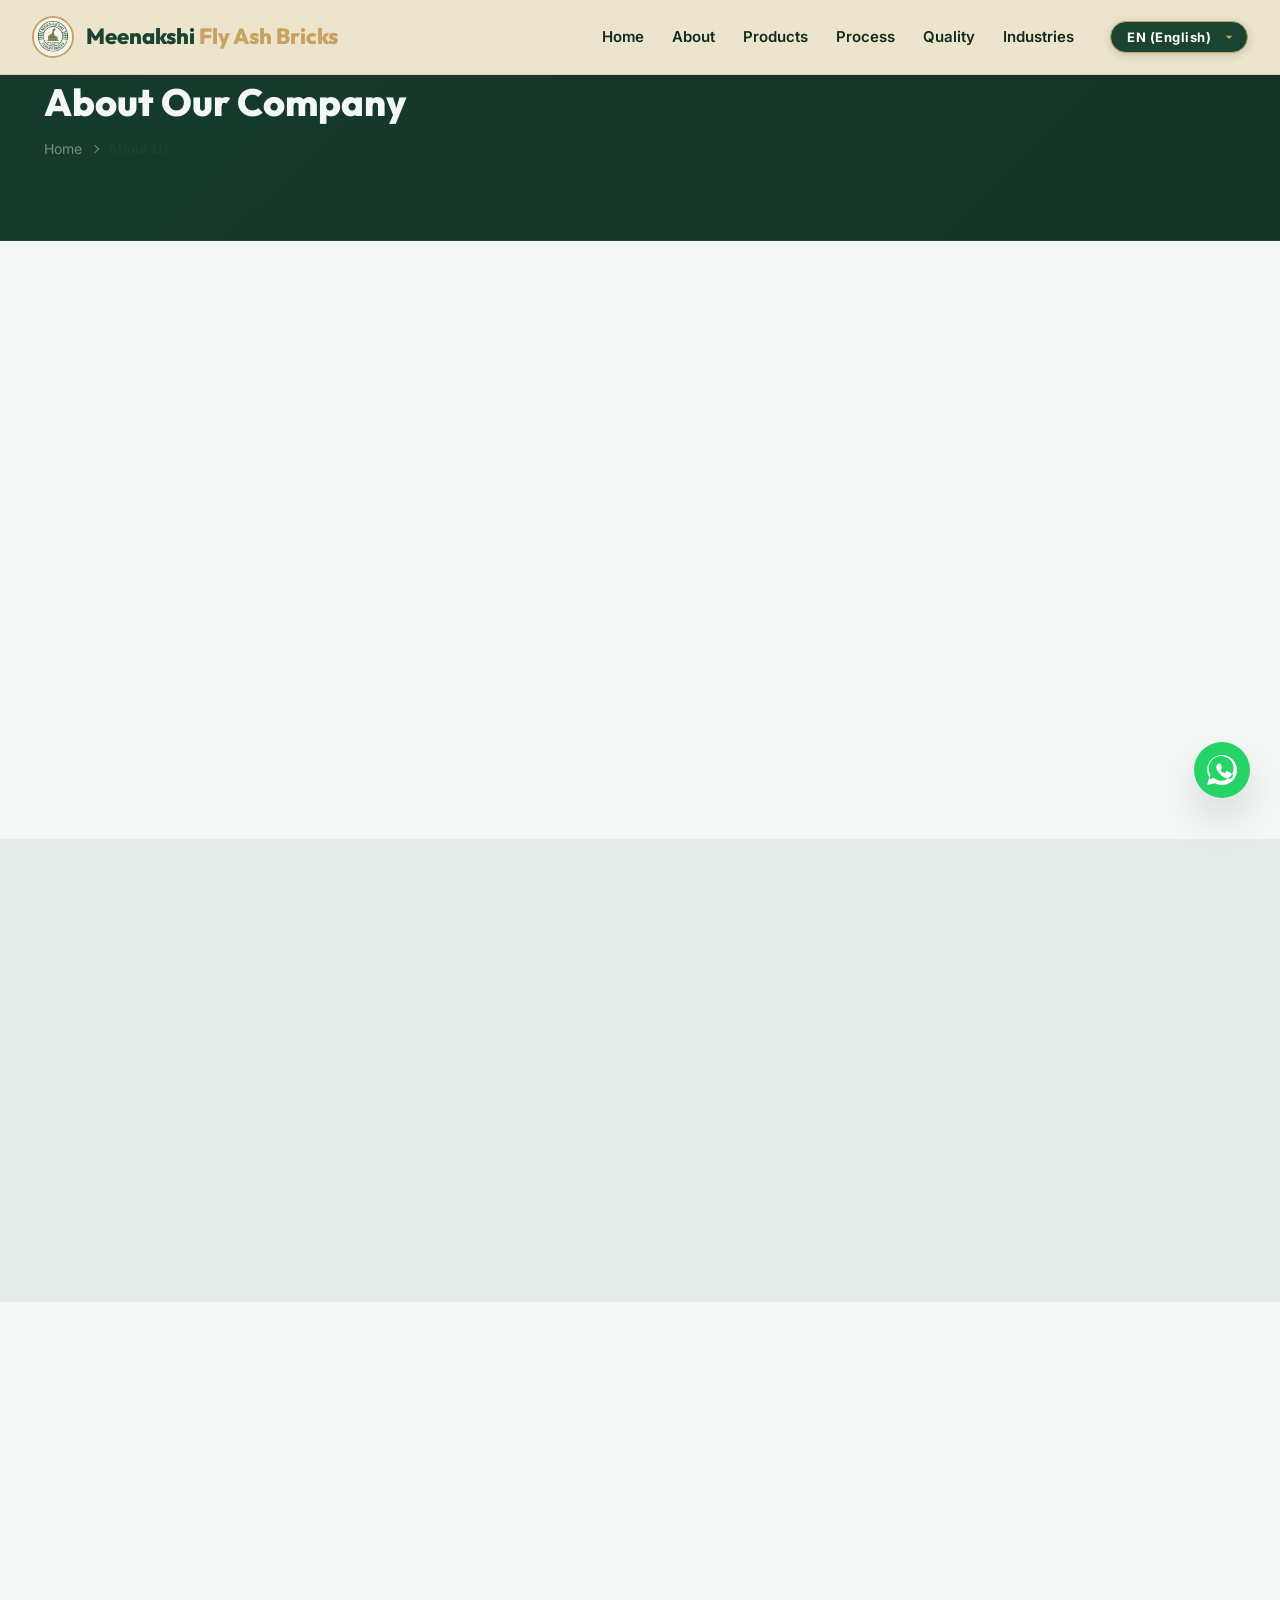
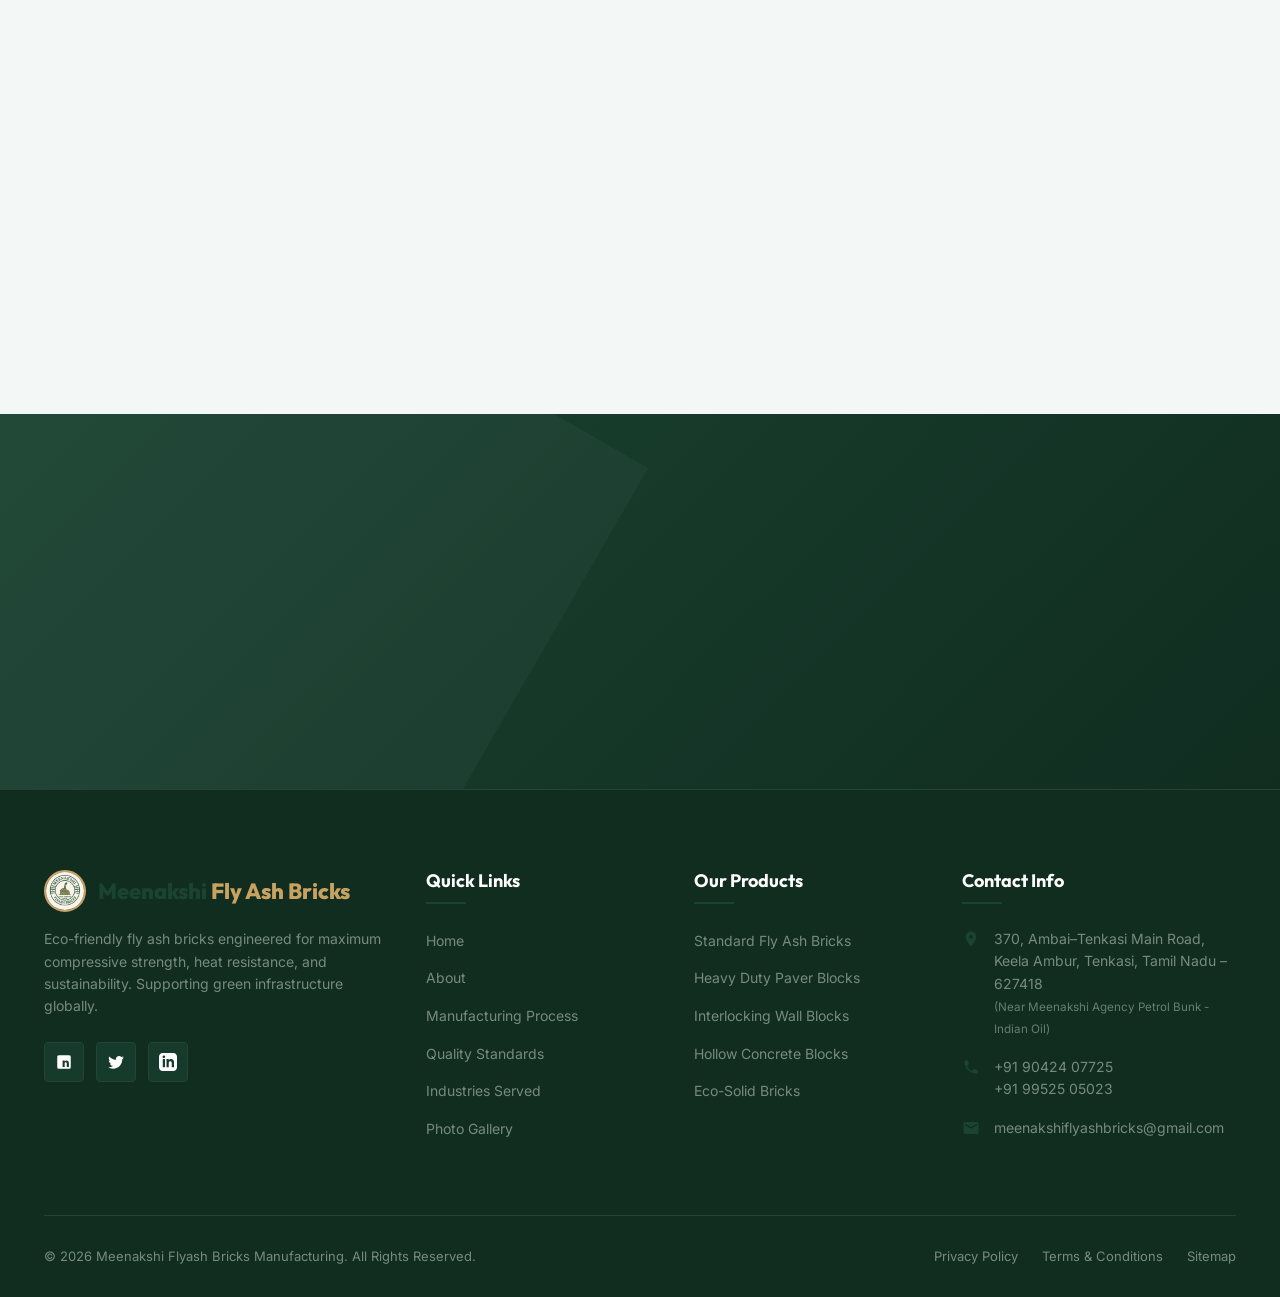
==== commit b203096b: "menuitem fixes 1" ====
--- a/about.html
+++ b/about.html
@@ -1,42 +1,43 @@
 <!DOCTYPE html>
 <html lang="en">
+
 <head>
   <meta charset="UTF-8">
   <meta name="viewport" content="width=device-width, initial-scale=1.0">
-  <meta name="description" content="Learn about Meenakshi Flyash Bricks. Discover our mission to build sustainable, eco-friendly structures using automated fly ash brick manufacturing.">
+  <meta name="description"
+    content="Learn about Meenakshi Flyash Bricks. Discover our mission to build sustainable, eco-friendly structures using automated fly ash brick manufacturing.">
   <title>About Us | Meenakshi Flyash Bricks</title>
+  <link rel="canonical" href="https://meenatchi-dev.github.io/fly-ash-bricks/about.html">
+  <meta property="og:title" content="About Us | Meenakshi Flyash Bricks">
+  <meta property="og:description" content="Learn about Meenakshi Flyash Bricks. Discover our mission to build sustainable, eco-friendly structures using automated fly ash brick manufacturing.">
+  <meta property="og:image" content="https://meenatchi-dev.github.io/fly-ash-bricks/images/logo.jpg">
+  <meta property="og:url" content="https://meenatchi-dev.github.io/fly-ash-bricks/about.html">
+  <meta property="og:type" content="website">
+  <meta property="og:site_name" content="Meenakshi Fly Bricks">
+  <meta name="twitter:card" content="summary_large_image">
+  <meta name="twitter:title" content="About Us | Meenakshi Flyash Bricks">
+  <meta name="twitter:description" content="Learn about Meenakshi Flyash Bricks. Discover our mission to build sustainable, eco-friendly structures using automated fly ash brick manufacturing.">
+  <meta name="twitter:image" content="https://meenatchi-dev.github.io/fly-ash-bricks/images/logo.jpg">
   <link rel="stylesheet" href="css/style.css">
   <script src="js/main.js" defer></script>
+  <script src="js/components.js" defer></script>
+  <script src="js/i18n.js" defer></script>
   <link rel="icon" type="image/jpeg" href="images/logo.jpg">
+  <!-- Google tag (gtag.js) -->
+  <script async src="https://www.googletagmanager.com/gtag/js?id=G-YNGQ56Z6T2"></script>
+  <script>
+    window.dataLayer = window.dataLayer || [];
+    function gtag() { dataLayer.push(arguments); }
+    gtag('js', new Date());
+
+    gtag('config', 'G-YNGQ56Z6T2');
+  </script>
 </head>
+
 <body>
 
   <!-- Sticky Navbar -->
-  <header class="navbar">
-    <div class="container">
-      <a href="index.html" class="logo">
-        <img src="images/logo.jpg" alt="Meenakshi Fly Ash Bricks Logo" class="brand-logo-img">
-        <span>Meenakshi <span class="logo-orange">Fly Ash Bricks</span></span>
-      </a>
-      <ul class="nav-links">
-        <li><a href="index.html">Home</a></li>
-        <li><a href="about.html">About</a></li>
-        <li><a href="products.html">Products</a></li>
-        <li><a href="process.html">Process</a></li>
-        <li><a href="quality.html">Quality</a></li>
-        <li><a href="industries.html">Industries</a></li>
-        <li><a href="gallery.html">Gallery</a></li>
-        <li><a href="faq.html">FAQ</a></li>
-        <li><a href="contact.html">Contact</a></li>
-      </ul>
-
-      <button class="menu-toggle" aria-label="Toggle Menu">
-        <span></span>
-        <span></span>
-        <span></span>
-      </button>
-    </div>
-  </header>
+  <header class="navbar" data-component="header"></header>
 
   <!-- Breadcrumbs -->
   <section class="breadcrumbs">
@@ -56,14 +57,21 @@
       <div class="about-grid">
         <div class="about-img-wrapper reveal-left">
           <div class="about-img">
-            <img src="https://images.unsplash.com/photo-1504307651254-35680f356dfd?auto=format&fit=crop&q=80&w=800" alt="Fly ash brick factory processing machinery">
+            <img src="https://images.unsplash.com/photo-1504307651254-35680f356dfd?auto=format&fit=crop&q=80&w=800"
+              alt="Fly ash brick factory processing machinery">
           </div>
         </div>
         <div class="about-content reveal-right">
           <span class="section-subtitle">Our Journey</span>
-          <h2 class="section-title" style="font-size: 36px; margin-bottom: 20px;">Pioneering Green Building Solutions Since 2011</h2>
-          <p class="about-text" style="margin-bottom: 20px;">Meenakshi Flyash Bricks was founded with a singular vision: to replace highly pollutive clay brick ovens with clean, automated fly ash hydraulic press systems. Over the last 15 years, we have scaled our production to 150,000 bricks per day, supporting thousands of commercial, residential, and infrastructural developments across the nation.</p>
-          <p class="about-text">Our fly ash blocks undergo high-pressure compression and strict steam-curing stages to achieve precise geometric consistency and structural strength that traditional bricks simply cannot match.</p>
+          <h2 class="section-title" style="font-size: 36px; margin-bottom: 20px;">Pioneering Green Building Solutions
+            Since 2011</h2>
+          <p class="about-text" style="margin-bottom: 20px;">Meenakshi Flyash Bricks was founded with a singular vision:
+            to replace highly pollutive clay brick ovens with clean, automated fly ash hydraulic press systems. Over the
+            last 15 years, we have scaled our production to 150,000 bricks per day, supporting thousands of commercial,
+            residential, and infrastructural developments across the nation.</p>
+          <p class="about-text">Our fly ash blocks undergo high-pressure compression and strict steam-curing stages to
+            achieve precise geometric consistency and structural strength that traditional bricks simply cannot match.
+          </p>
         </div>
       </div>
     </div>
@@ -73,15 +81,27 @@
   <section class="section section-light">
     <div class="container">
       <div class="about-grid" style="grid-template-columns: 1fr 1fr; align-items: start; gap: 50px;">
-        <div class="reveal-left" style="background-color: var(--white); padding: 40px; border-radius: 4px; box-shadow: var(--shadow-sm); border-left: 5px solid var(--primary);">
-          <span class="text-primary" style="font-weight: 700; text-transform: uppercase; font-size: 14px; letter-spacing: 1px; display: block; margin-bottom: 12px;">The Mission</span>
-          <h2 style="font-size: 26px; margin-bottom: 16px; font-family: var(--font-headings);">Building a Greener Tomorrow</h2>
-          <p style="color: var(--text-muted-dark); font-size: 15px; line-height: 1.7;">To manufacture high-performance construction materials utilizing industrial waste (fly ash) and sustainable binder mixes, reducing carbon dioxide footprint, and providing cost-efficient brick products to construction companies.</p>
+        <div class="reveal-left"
+          style="background-color: var(--white); padding: 40px; border-radius: 4px; box-shadow: var(--shadow-sm); border-left: 5px solid var(--primary);">
+          <span class="text-primary"
+            style="font-weight: 700; text-transform: uppercase; font-size: 14px; letter-spacing: 1px; display: block; margin-bottom: 12px;">The
+            Mission</span>
+          <h2 style="font-size: 26px; margin-bottom: 16px; font-family: var(--font-headings);">Building a Greener
+            Tomorrow</h2>
+          <p style="color: var(--text-muted-dark); font-size: 15px; line-height: 1.7;">To manufacture high-performance
+            construction materials utilizing industrial waste (fly ash) and sustainable binder mixes, reducing carbon
+            dioxide footprint, and providing cost-efficient brick products to construction companies.</p>
         </div>
-        <div class="reveal-right" style="background-color: var(--white); padding: 40px; border-radius: 4px; box-shadow: var(--shadow-sm); border-left: 5px solid var(--text-dark);">
-          <span style="color: var(--text-dark); font-weight: 700; text-transform: uppercase; font-size: 14px; letter-spacing: 1px; display: block; margin-bottom: 12px;">The Vision</span>
-          <h2 style="font-size: 26px; margin-bottom: 16px; font-family: var(--font-headings);">The Gold Standard of Masonry</h2>
-          <p style="color: var(--text-muted-dark); font-size: 15px; line-height: 1.7;">To be recognized globally as the leading engineering innovator in high-strength, low-absorption composite building materials, setting benchmarks for green construction and fully automated manufacturing yards.</p>
+        <div class="reveal-right"
+          style="background-color: var(--white); padding: 40px; border-radius: 4px; box-shadow: var(--shadow-sm); border-left: 5px solid var(--text-dark);">
+          <span
+            style="color: var(--text-dark); font-weight: 700; text-transform: uppercase; font-size: 14px; letter-spacing: 1px; display: block; margin-bottom: 12px;">The
+            Vision</span>
+          <h2 style="font-size: 26px; margin-bottom: 16px; font-family: var(--font-headings);">The Gold Standard of
+            Masonry</h2>
+          <p style="color: var(--text-muted-dark); font-size: 15px; line-height: 1.7;">To be recognized globally as the
+            leading engineering innovator in high-strength, low-absorption composite building materials, setting
+            benchmarks for green construction and fully automated manufacturing yards.</p>
         </div>
       </div>
     </div>
@@ -100,28 +120,40 @@
         <!-- Value 1 -->
         <div class="value-card reveal">
           <div class="value-icon">
-            <svg viewBox="0 0 24 24"><path d="M12 22C6.477 22 2 17.523 2 12S6.477 2 12 2s10 4.477 10 10-4.477 10-10 10zm-1-11v6h2v-6h-2zm0-4v2h2V7h-2z"/></svg>
+            <svg viewBox="0 0 24 24">
+              <path
+                d="M12 22C6.477 22 2 17.523 2 12S6.477 2 12 2s10 4.477 10 10-4.477 10-10 10zm-1-11v6h2v-6h-2zm0-4v2h2V7h-2z" />
+            </svg>
           </div>
           <h4>Sustainability First</h4>
-          <p>By consuming industrial byproducts like fly ash, we prevent landfill pollution and conserve fertile topsoil that clay bricks consume.</p>
+          <p>By consuming industrial byproducts like fly ash, we prevent landfill pollution and conserve fertile topsoil
+            that clay bricks consume.</p>
         </div>
 
         <!-- Value 2 -->
         <div class="value-card reveal" style="transition-delay: 0.1s;">
           <div class="value-icon">
-            <svg viewBox="0 0 24 24"><path d="M12 2C6.48 2 2 6.48 2 12s4.48 10 10 10 10-4.48 10-10S17.52 2 12 2zm1 17h-2v-2h2v2zm2.07-7.75l-.9.92C13.45 12.9 13 13.5 13 15h-2v-.5c0-1.1.45-2.1 1.17-2.83l1.24-1.26c.37-.36.59-.86.59-1.41 0-1.1-.9-2-2-2s-2 .9-2 2H7c0-2.76 2.24-5 5-5s5 2.24 5 5c0 1.04-.42 1.99-1.07 2.75z"/></svg>
+            <svg viewBox="0 0 24 24">
+              <path
+                d="M12 2C6.48 2 2 6.48 2 12s4.48 10 10 10 10-4.48 10-10S17.52 2 12 2zm1 17h-2v-2h2v2zm2.07-7.75l-.9.92C13.45 12.9 13 13.5 13 15h-2v-.5c0-1.1.45-2.1 1.17-2.83l1.24-1.26c.37-.36.59-.86.59-1.41 0-1.1-.9-2-2-2s-2 .9-2 2H7c0-2.76 2.24-5 5-5s5 2.24 5 5c0 1.04-.42 1.99-1.07 2.75z" />
+            </svg>
           </div>
           <h4>Precision Quality</h4>
-          <p>Every single brick has identical edges and uniform dimensions. This eliminates structural weak points and minimizes plaster thickness.</p>
+          <p>Every single brick has identical edges and uniform dimensions. This eliminates structural weak points and
+            minimizes plaster thickness.</p>
         </div>
 
         <!-- Value 3 -->
         <div class="value-card reveal" style="transition-delay: 0.2s;">
           <div class="value-icon">
-            <svg viewBox="0 0 24 24"><path d="M16 11c1.66 0 2.99-1.34 2.99-3S17.66 5 16 5s-3 1.34-3 3 1.34 3 3 3zm-8 0c1.66 0 2.99-1.34 2.99-3S9.66 5 8 5 5 6.34 5 8s1.34 3 3 3zm0 2c-2.33 0-7 1.17-7 3.5V19h14v-2.5c0-2.33-4.67-3.5-7-3.5zm8 0c-.29 0-.62.02-.97.05 1.16.83 1.97 1.97 1.97 3.45V19h6v-2.5c0-2.33-4.67-3.5-7-3.5z"/></svg>
+            <svg viewBox="0 0 24 24">
+              <path
+                d="M16 11c1.66 0 2.99-1.34 2.99-3S17.66 5 16 5s-3 1.34-3 3 1.34 3 3 3zm-8 0c1.66 0 2.99-1.34 2.99-3S9.66 5 8 5 5 6.34 5 8s1.34 3 3 3zm0 2c-2.33 0-7 1.17-7 3.5V19h14v-2.5c0-2.33-4.67-3.5-7-3.5zm8 0c-.29 0-.62.02-.97.05 1.16.83 1.97 1.97 1.97 3.45V19h6v-2.5c0-2.33-4.67-3.5-7-3.5z" />
+            </svg>
           </div>
           <h4>Client Commitments</h4>
-          <p>We honor lead times and delivery schedules. With our own transport fleet, we guarantee on-time stock arrivals at construction sites.</p>
+          <p>We honor lead times and delivery schedules. With our own transport fleet, we guarantee on-time stock
+            arrivals at construction sites.</p>
         </div>
       </div>
     </div>
@@ -131,7 +163,8 @@
   <section class="cta-banner">
     <div class="container reveal">
       <h2>Ready to Build a Stronger Future?</h2>
-      <p>Get in touch with our sales representatives for details on delivery schedules, bulk discount structures, and site samples.</p>
+      <p>Get in touch with our sales representatives for details on delivery schedules, bulk discount structures, and
+        site samples.</p>
       <div class="cta-actions">
         <a href="contact.html" class="btn btn-outline">Request Quote</a>
         <a href="tel:+919042407725" class="btn btn-primary">Call Sales Desk</a>
@@ -140,78 +173,24 @@
   </section>
 
   <!-- Footer -->
-  <footer class="footer">
-    <div class="container">
-      <div class="footer-grid">
-        <div class="footer-col footer-about">
-          <a href="index.html" class="logo">
-            <img src="images/logo.jpg" alt="Meenakshi Fly Ash Bricks Logo" class="brand-logo-img">
-            <span>Meenakshi <span class="logo-orange">Fly Ash Bricks</span></span>
-          </a>
-          <p>Eco-friendly fly ash bricks engineered for maximum compressive strength, heat resistance, and sustainability. Supporting green infrastructure globally.</p>
-          <div class="social-links">
-            <a href="#" class="social-btn" aria-label="Facebook"><svg viewBox="0 0 24 24"><path d="M19 3a2 2 0 0 1 2 2v14a2 2 0 0 1-2 2H5a2 2 0 0 1-2-2V5a2 2 0 0 1 2-2h14m-.5 15.5v-5.3a3.26 3.26 0 0 0-3.26-3.26c-.85 0-1.84.52-2.32 1.3v-1.11h-2.79v8.37h2.79v-4.93c0-.77.62-1.4 1.39-1.4a1.4 1.4 0 0 1 1.4 1.4v4.93h2.79z"/></svg></a>
-            <a href="#" class="social-btn" aria-label="Twitter"><svg viewBox="0 0 24 24"><path d="M22.46 6c-.77.35-1.6.58-2.46.69.88-.53 1.56-1.37 1.88-2.38-.83.5-1.75.85-2.72 1.05C18.37 4.5 17.26 4 16 4c-2.35 0-4.27 1.92-4.27 4.29 0 .34.04.67.11.98C8.28 9.09 5.11 7.38 3 4.79c-.37.63-.58 1.37-.58 2.15 0 1.49.75 2.81 1.91 3.56-.71 0-1.37-.2-1.95-.5v.03c0 2.08 1.48 3.82 3.44 4.21a4.22 4.22 0 0 1-1.93.07 4.28 4.28 0 0 0 4 2.98 8.52 8.52 0 0 1-5.3 1.83c-.35 0-.69-.02-1.02-.06C3.44 20.29 5.7 21 8.12 21 16 21 20.33 14.46 20.33 8.79c0-.19 0-.37-.01-.56.84-.6 1.56-1.36 2.14-2.23z"/></svg></a>
-            <a href="#" class="social-btn" aria-label="LinkedIn"><svg viewBox="0 0 24 24"><path d="M19 0h-14c-2.761 0-5 2.239-5 5v14c0 2.761 2.239 5 5 5h14c2.762 0 5-2.239 5-5v-14c0-2.761-2.238-5-5-5zm-11 19h-3v-11h3v11zm-1.5-12.268c-.966 0-1.75-.779-1.75-1.75s.784-1.75 1.75-1.75 1.75.779 1.75 1.75-.784 1.75-1.75 1.75zm13.5 12.268h-3v-5.604c0-3.368-4-3.113-4 0v5.604h-3v-11h3v1.765c1.396-2.586 7-2.777 7 2.476v6.759z"/></svg></a>
-          </div>
-        </div>
-        <div class="footer-col">
-          <h3>Quick Links</h3>
-          <ul class="footer-links">
-            <li><a href="index.html">Home</a></li>
-            <li><a href="about.html">About Us</a></li>
-            <li><a href="process.html">Manufacturing Process</a></li>
-            <li><a href="quality.html">Quality Standards</a></li>
-            <li><a href="industries.html">Industries Served</a></li>
-            <li><a href="gallery.html">Photo Gallery</a></li>
-          </ul>
-        </div>
-        <div class="footer-col">
-          <h3>Our Products</h3>
-          <ul class="footer-links">
-            <li><a href="products.html">Standard Fly Ash Bricks</a></li>
-            <li><a href="products.html">Heavy Duty Paver Blocks</a></li>
-            <li><a href="products.html">Interlocking Wall Blocks</a></li>
-            <li><a href="products.html">Hollow Concrete Blocks</a></li>
-            <li><a href="products.html">Eco-Solid Bricks</a></li>
-          </ul>
-        </div>
-        <div class="footer-col">
-          <h3>Contact Info</h3>
-          <div class="footer-contact-item">
-            <svg viewBox="0 0 24 24"><path d="M12 2C8.13 2 5 5.13 5 9c0 5.25 7 13 7 13s7-7.75 7-13c0-3.87-3.13-7-7-7zm0 9.5c-1.38 0-2.5-1.12-2.5-2.5s1.12-2.5 2.5-2.5 2.5 1.12 2.5 2.5-1.12 2.5-2.5 2.5z"/></svg>
-            <span>370, Ambai–Tenkasi Main Road, Keela Ambur, Tenkasi, Tamil Nadu – 627418<br><small style="opacity: 0.85;">(Near Meenakshi Agency Petrol Bunk - Indian Oil)</small></span>
-          </div>
-          <div class="footer-contact-item">
-            <svg viewBox="0 0 24 24"><path d="M6.62 10.79c1.44 2.83 3.76 5.14 6.59 6.59l2.2-2.2c.27-.27.67-.36 1.02-.24 1.12.37 2.33.57 3.57.57.55 0 1 .45 1 1V20c0 .55-.45 1-1 1-9.39 0-17-7.61-17-17 0-.55.45-1 1-1h3.5c.55 0 1 .45 1 1 0 1.25.2 2.45.57 3.57.11.35.03.74-.25 1.02l-2.2 2.2z"/></svg>
-            <span><a href="tel:+919042407725" style="color: inherit;">+91 90424 07725</a><br><a href="tel:+919952505023" style="color: inherit;">+91 99525 05023</a></span>
-          </div>
-          <div class="footer-contact-item">
-            <svg viewBox="0 0 24 24"><path d="M20 4H4c-1.1 0-1.99.9-1.99 2L2 18c0 1.1.9 2 2 2h16c1.1 0 2-.9 2-2V6c0-1.1-.9-2-2-2zm0 4l-8 5-8-5V6l8 5 8-5v2z"/></svg>
-            <span><a href="mailto:meenakshiflyashbricks@gmail.com" style="color: inherit;">meenakshiflyashbricks@gmail.com</a></span>
-          </div>
-        </div>
-      </div>
-      <div class="footer-bottom">
-        <p>&copy; 2026 Meenakshi Flyash Bricks Manufacturing. All Rights Reserved.</p>
-        <div class="footer-bottom-links">
-          <a href="#">Privacy Policy</a>
-          <a href="#">Terms &amp; Conditions</a>
-          <a href="sitemap.xml">Sitemap</a>
-        </div>
-      </div>
-    </div>
-  </footer>
+  <footer class="footer" data-component="footer"></footer>
 
   <!-- Floating Actions -->
   <div class="floating-actions">
-    <a href="https://wa.me/919042407725?text=Hello%20Meenakshi%20Flyash%20Bricks%2C%20I%20am%20interested%20in%20a%20price%20quote%20for%20fly%20ash%20bricks." class="float-btn float-whatsapp" target="_blank" rel="noopener" aria-label="Chat on WhatsApp">
-      <svg viewBox="0 0 24 24"><path d="M.057 24l1.687-6.163c-1.041-1.804-1.588-3.849-1.587-5.946C.06 5.348 5.397.01 12.008.01c3.202.001 6.212 1.246 8.477 3.514 2.266 2.268 3.507 5.28 3.505 8.484-.004 6.657-5.34 11.997-11.953 11.997-2.005-.001-3.973-.502-5.724-1.455L0 24zm6.59-4.846c1.6.95 3.188 1.449 4.625 1.45 5.489.002 9.943-4.446 9.946-9.932.002-2.657-1.02-5.155-2.879-7.017C16.48 1.8 13.987.779 11.33.779c-5.485 0-9.94 4.45-9.942 9.934-.001 1.776.471 3.511 1.368 5.048l-.997 3.639 3.73-.977zm11.83-5.228c-.33-.165-1.951-.963-2.251-1.074-.3-.109-.518-.165-.736.165-.218.33-.843 1.074-1.034 1.293-.19.218-.381.245-.71.082-1.127-.565-1.971-.974-2.74-2.292-.204-.349-.074-.537.054-.698.115-.145.33-.382.495-.573.165-.19.22-.327.33-.545.109-.217.055-.408-.028-.572-.082-.165-.736-1.772-1.009-2.427-.266-.64-.539-.553-.736-.563-.19-.01-.408-.012-.626-.012-.218 0-.572.082-.871.408-.3.327-1.144 1.117-1.144 2.723 0 1.605 1.171 3.159 1.334 3.377.163.218 2.302 3.515 5.578 4.926.779.336 1.387.537 1.86.688.783.248 1.496.213 2.059.129.628-.094 1.951-.798 2.224-1.57.272-.772.272-1.434.19-1.57-.081-.136-.299-.218-.629-.382z"/></svg>
+    <a href="https://wa.me/919042407725?text=Hello%20Meenakshi%20Flyash%20Bricks%2C%20I%20am%20interested%20in%20a%20price%20quote%20for%20fly%20ash%20bricks."
+      class="float-btn float-whatsapp" target="_blank" rel="noopener" aria-label="Chat on WhatsApp">
+      <svg viewBox="0 0 24 24">
+        <path
+          d="M.057 24l1.687-6.163c-1.041-1.804-1.588-3.849-1.587-5.946C.06 5.348 5.397.01 12.008.01c3.202.001 6.212 1.246 8.477 3.514 2.266 2.268 3.507 5.28 3.505 8.484-.004 6.657-5.34 11.997-11.953 11.997-2.005-.001-3.973-.502-5.724-1.455L0 24zm6.59-4.846c1.6.95 3.188 1.449 4.625 1.45 5.489.002 9.943-4.446 9.946-9.932.002-2.657-1.02-5.155-2.879-7.017C16.48 1.8 13.987.779 11.33.779c-5.485 0-9.94 4.45-9.942 9.934-.001 1.776.471 3.511 1.368 5.048l-.997 3.639 3.73-.977zm11.83-5.228c-.33-.165-1.951-.963-2.251-1.074-.3-.109-.518-.165-.736.165-.218.33-.843 1.074-1.034 1.293-.19.218-.381.245-.71.082-1.127-.565-1.971-.974-2.74-2.292-.204-.349-.074-.537.054-.698.115-.145.33-.382.495-.573.165-.19.22-.327.33-.545.109-.217.055-.408-.028-.572-.082-.165-.736-1.772-1.009-2.427-.266-.64-.539-.553-.736-.563-.19-.01-.408-.012-.626-.012-.218 0-.572.082-.871.408-.3.327-1.144 1.117-1.144 2.723 0 1.605 1.171 3.159 1.334 3.377.163.218 2.302 3.515 5.578 4.926.779.336 1.387.537 1.86.688.783.248 1.496.213 2.059.129.628-.094 1.951-.798 2.224-1.57.272-.772.272-1.434.19-1.57-.081-.136-.299-.218-.629-.382z" />
+      </svg>
     </a>
     <div class="float-btn float-back-to-top" aria-label="Back to Top">
-      <svg viewBox="0 0 24 24"><path d="M7.41 15.41L12 10.83l4.59 4.58L18 14l-6-6-6 6z"/></svg>
+      <svg viewBox="0 0 24 24">
+        <path d="M7.41 15.41L12 10.83l4.59 4.58L18 14l-6-6-6 6z" />
+      </svg>
     </div>
   </div>
 
 </body>
-</html>
+
+</html>
--- a/css/style.css
+++ b/css/style.css
@@ -171,6 +171,24 @@
 }
 
 /* Navbar */
+/* Navbar Overlay Backdrop for Mobile */
+.nav-overlay {
+  position: fixed;
+  inset: 0;
+  background-color: rgba(17, 43, 30, 0.65);
+  backdrop-filter: blur(6px);
+  opacity: 0;
+  pointer-events: none;
+  transition: opacity var(--transition-normal);
+  z-index: 998;
+}
+
+.nav-overlay.active {
+  opacity: 1;
+  pointer-events: all;
+}
+
+/* Header Navbar */
 .navbar {
   position: fixed;
   top: 0;
@@ -178,18 +196,23 @@
   width: 100%;
   z-index: 1000;
   transition: var(--transition-normal);
-  padding: 24px 0;
+  padding: 16px 0;
+  background-color: rgba(250, 240, 215, 0.94);
+  backdrop-filter: blur(12px);
+  border-bottom: 1px solid rgba(27, 67, 50, 0.12);
 }
 
 .navbar.scrolled {
-  background-color: rgba(243, 247, 245, 0.95);
-  backdrop-filter: blur(12px);
-  box-shadow: var(--shadow-sm);
-  padding: 14px 0;
+  background-color: rgba(255, 255, 255, 0.98);
+  box-shadow: 0 4px 20px rgba(0, 0, 0, 0.08);
+  padding: 12px 0;
   border-bottom: 1px solid var(--border-light);
 }
 
-.navbar .container {
+.navbar .navbar-container {
+  width: 100%;
+  max-width: 100%;
+  padding: 0 32px;
   display: flex;
   justify-content: space-between;
   align-items: center;
@@ -198,11 +221,11 @@
 .logo {
   display: flex;
   align-items: center;
-  gap: 10px;
+  gap: 12px;
   font-family: var(--font-headings);
-  font-size: 24px;
+  font-size: 22px;
   font-weight: 800;
-  color: var(--text-light);
+  color: var(--primary);
   white-space: nowrap;
 }
 
@@ -216,27 +239,28 @@
 }
 
 .logo img, .brand-logo-img {
-  width: 40px;
-  height: 40px;
+  width: 42px;
+  height: 42px;
   border-radius: 50%;
   object-fit: cover;
   flex-shrink: 0;
+  border: 2px solid var(--accent);
 }
 
 .nav-links {
   display: flex;
   align-items: center;
-  gap: 32px;
+  gap: 28px;
   list-style: none;
 }
 
 .nav-links a {
   font-size: 15px;
-  font-weight: 500;
-  color: var(--text-light);
-  opacity: 0.85;
+  font-weight: 600;
+  color: var(--text-dark);
   position: relative;
-  padding: 8px 0;
+  padding: 6px 0;
+  transition: var(--transition-fast);
 }
 
 .nav-links a::after {
@@ -245,15 +269,15 @@
   bottom: 0;
   left: 0;
   width: 0;
-  height: 2px;
+  height: 2.5px;
   background-color: var(--accent);
+  border-radius: 2px;
   transition: var(--transition-fast);
 }
 
 .nav-links a:hover,
 .nav-links a.active {
-  opacity: 1;
-  color: #ffffff;
+  color: var(--primary);
 }
 
 .nav-links a:hover::after,
@@ -265,6 +289,51 @@
   display: flex;
   align-items: center;
   gap: 16px;
+}
+
+/* Stylish Language Dropdown Pill */
+.lang-selector {
+  display: inline-flex;
+  align-items: center;
+  margin-left: 8px;
+}
+
+.lang-select {
+  background-color: var(--primary);
+  color: #ffffff;
+  border: 1.5px solid var(--accent);
+  border-radius: 20px;
+  padding: 7px 16px;
+  font-size: 13px;
+  font-weight: 700;
+  letter-spacing: 0.5px;
+  cursor: pointer;
+  outline: none;
+  transition: var(--transition-fast);
+  appearance: none;
+  -webkit-appearance: none;
+  -moz-appearance: none;
+  background-image: url("data:image/svg+xml;charset=UTF-8,%3csvg xmlns='http://www.w3.org/2000/svg' viewBox='0 0 24 24' fill='%23c8a261'%3e%3cpath d='M7 10l5 5 5-5z'/%3e%3c/svg%3e");
+  background-repeat: no-repeat;
+  background-position: right 10px center;
+  background-size: 16px;
+  padding-right: 30px;
+  box-shadow: 0 2px 8px rgba(27, 67, 50, 0.2);
+}
+
+.lang-select:hover,
+.lang-select:focus {
+  background-color: var(--primary-hover);
+  border-color: #ffffff;
+  transform: translateY(-1px);
+  box-shadow: 0 4px 12px rgba(200, 162, 97, 0.35);
+}
+
+.lang-select option {
+  background-color: var(--dark-bg);
+  color: #ffffff;
+  font-weight: 500;
+  padding: 10px;
 }
 
 /* Menu Toggle Button */
@@ -1877,29 +1946,137 @@
   .section-title { font-size: 32px; }
   
   /* Navbar Mobile Layout */
-  .menu-toggle { display: flex; }
+  .navbar .navbar-container {
+    padding: 0 18px;
+  }
+
+  .logo {
+    font-size: 18px;
+  }
+
+  .brand-logo-img {
+    width: 36px;
+    height: 36px;
+  }
+  
+  .menu-toggle {
+    display: flex;
+    flex-direction: column;
+    justify-content: center;
+    align-items: center;
+    gap: 5px;
+    width: 42px;
+    height: 42px;
+    padding: 8px;
+    background-color: var(--accent);
+    border: 1.5px solid var(--primary);
+    border-radius: 8px;
+    cursor: pointer;
+    z-index: 1001;
+    transition: var(--transition-fast);
+    box-shadow: 0 2px 8px rgba(0, 0, 0, 0.12);
+  }
+
+  .menu-toggle:hover {
+    background-color: var(--accent-hover);
+    transform: scale(1.05);
+  }
+  
+  .menu-toggle span {
+    display: block;
+    height: 3px;
+    width: 22px;
+    background-color: var(--primary);
+    border-radius: 2px;
+    flex-shrink: 0;
+    transition: var(--transition-fast);
+  }
+  
+  .menu-toggle.active {
+    background-color: var(--primary);
+    border-color: var(--accent);
+  }
+
+  .menu-toggle.active span {
+    background-color: var(--accent);
+  }
+  
+  .menu-toggle.active span:nth-child(1) { transform: translateY(8px) rotate(45deg); }
+  .menu-toggle.active span:nth-child(2) { opacity: 0; transform: scaleX(0); }
+  .menu-toggle.active span:nth-child(3) { transform: translateY(-8px) rotate(-45deg); }
+
   .nav-links {
     position: fixed;
     top: 0;
     right: -100%;
     width: 300px;
+    max-width: 85vw;
     height: 100vh;
-    background-color: var(--dark-bg);
+    background: linear-gradient(180deg, #102d20 0%, #163b2c 100%);
     flex-direction: column;
-    align-items: flex-start;
-    padding: 100px 40px;
-    gap: 24px;
-    transition: var(--transition-normal);
-    box-shadow: -10px 0 30px rgba(0,0,0,0.5);
+    align-items: stretch;
+    padding: 90px 24px 40px;
+    gap: 0;
+    transition: right var(--transition-normal);
+    box-shadow: -10px 0 40px rgba(0, 0, 0, 0.5);
     z-index: 1000;
+    overflow-y: auto;
+    border-left: 1px solid rgba(200, 162, 97, 0.3);
   }
+
   .nav-links.active {
     right: 0;
   }
-  .nav-ctas { display: none; } /* Hidden in mobile navigation for spacing */
-  .menu-toggle.active span:nth-child(1) { transform: rotate(45deg) translate(6px, 6px); }
-  .menu-toggle.active span:nth-child(2) { opacity: 0; }
-  .menu-toggle.active span:nth-child(3) { transform: rotate(-45deg) translate(6px, -7px); }
+
+  .nav-links li {
+    width: 100%;
+    border-bottom: 1px solid rgba(255, 255, 255, 0.08);
+  }
+
+  /* Mobile Menu Item Golden Text Styling */
+  .navbar .nav-links a,
+  .navbar .nav-links a:link,
+  .navbar .nav-links a:visited {
+    display: block;
+    font-size: 18px;
+    font-weight: 700;
+    color: #e4b869 !important; /* Rich Golden color */
+    padding: 14px 14px;
+    width: 100%;
+    transition: var(--transition-fast);
+  }
+
+  .navbar .nav-links a::after {
+    display: none;
+  }
+
+  .navbar .nav-links a:hover,
+  .navbar .nav-links a.active {
+    color: #ffffff !important;
+    background-color: rgba(228, 184, 105, 0.22) !important;
+    border-left: 4px solid #e4b869 !important;
+    padding-left: 18px;
+    border-radius: 4px;
+  }
+
+  .lang-selector-li {
+    border-bottom: none !important;
+    margin-top: 24px;
+    padding-top: 12px;
+  }
+
+  .lang-selector-li .lang-selector {
+    width: 100%;
+    margin-left: 0;
+  }
+
+  .lang-selector-li .lang-select {
+    width: 100%;
+    text-align: center;
+    padding: 10px 16px;
+    font-size: 14px;
+    background-position: right 14px center;
+  }
   
   .hero { min-height: auto; padding: 140px 0 80px; }
   .hero .container { grid-template-columns: 1fr; }
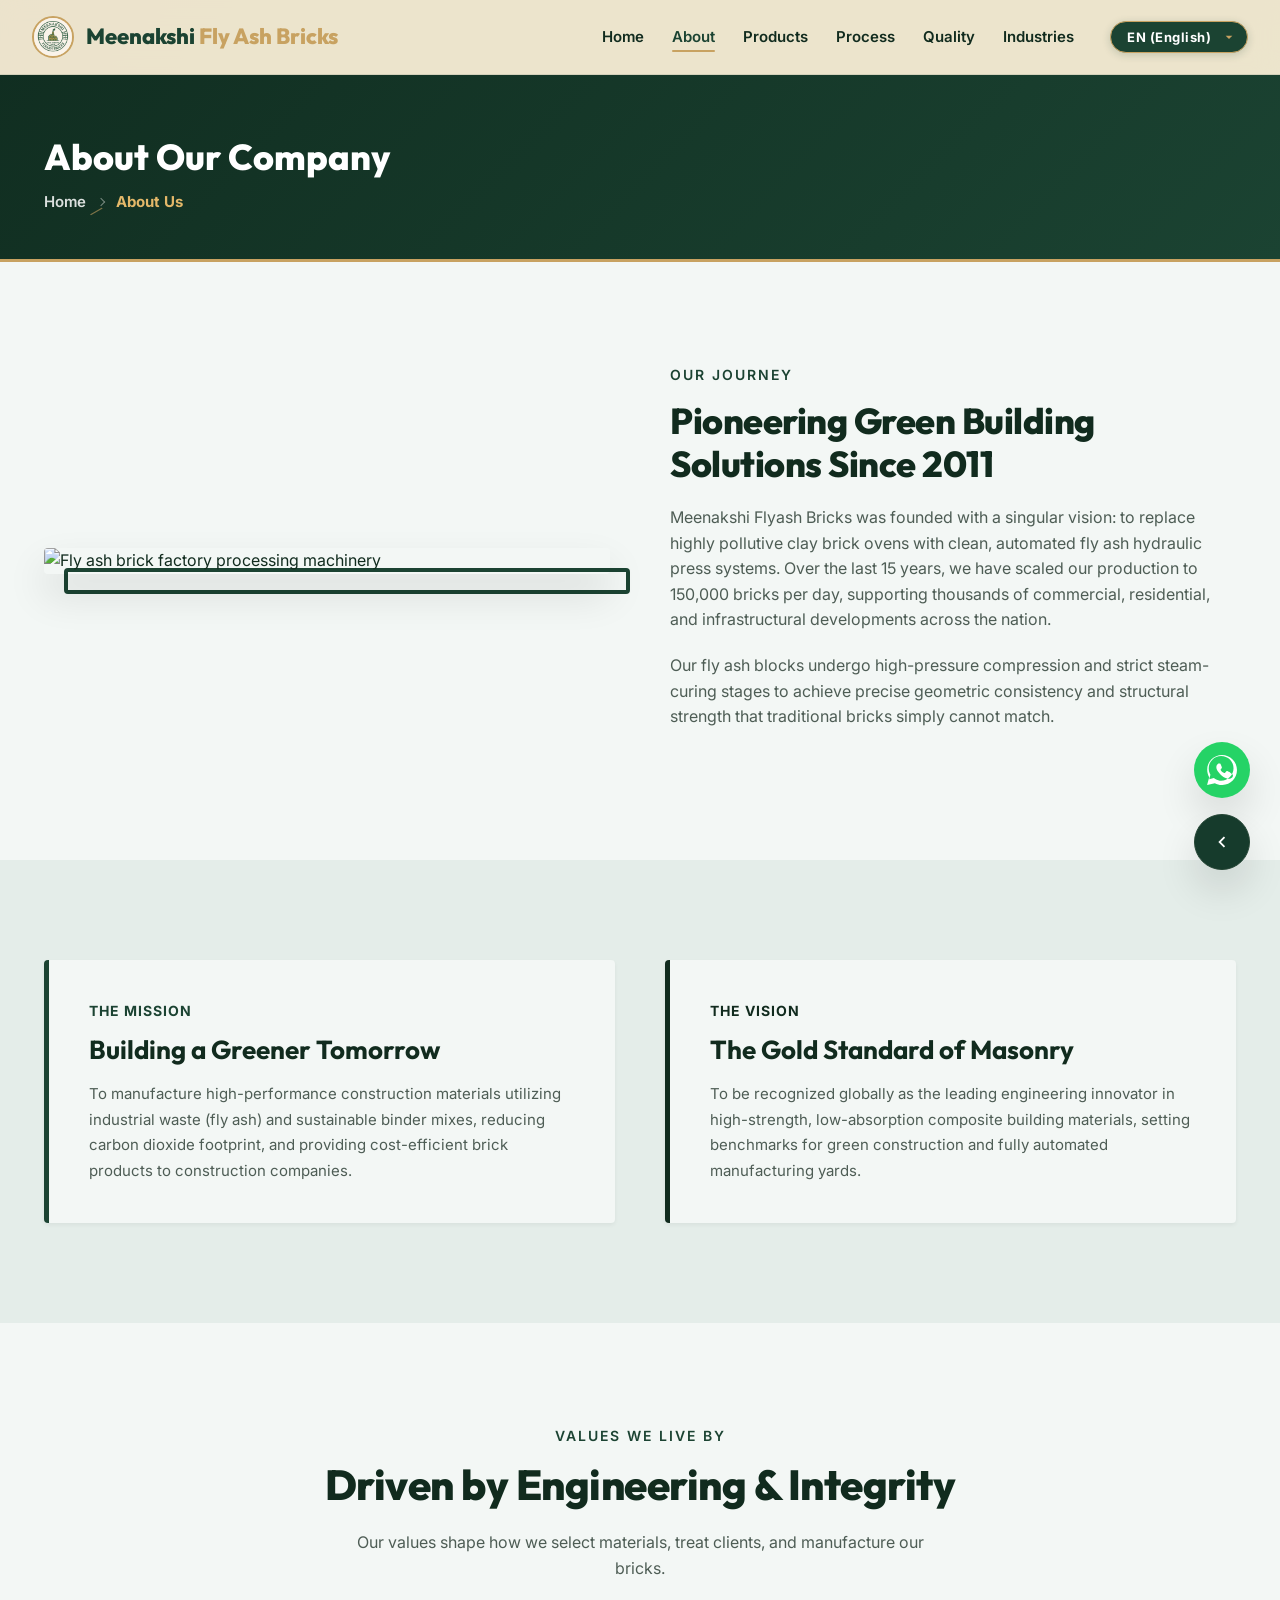
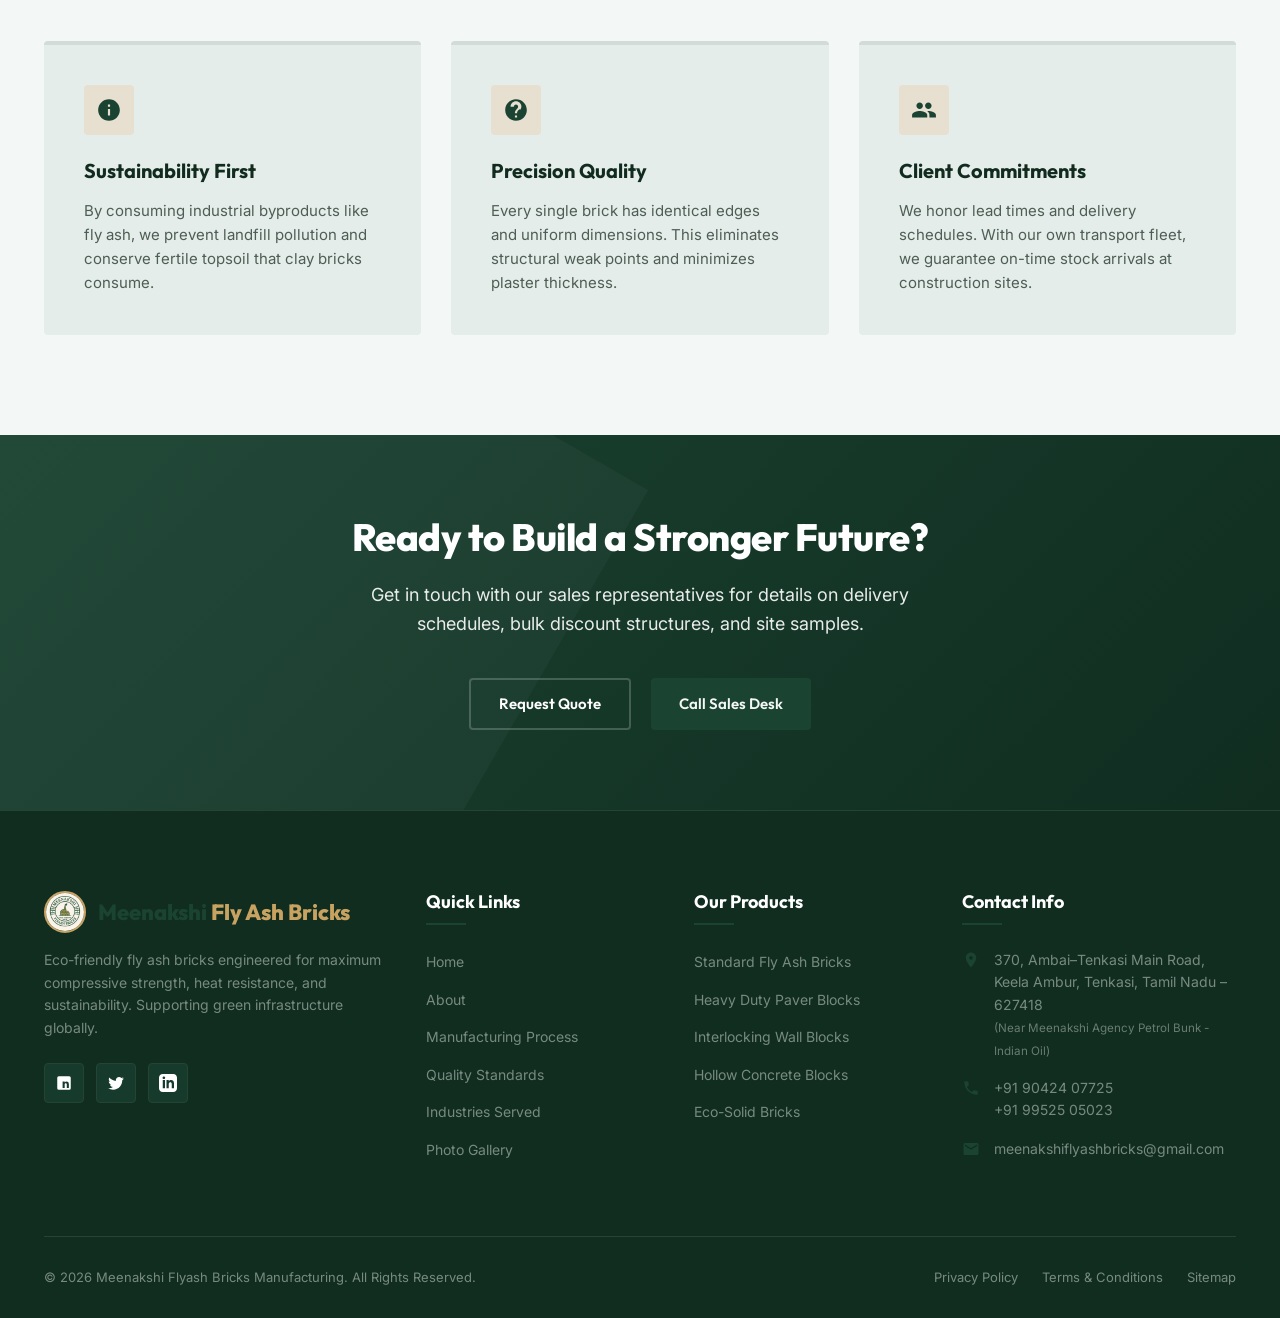
==== commit 17be3d90: "header changes" ====
--- a/about.html
+++ b/about.html
@@ -18,7 +18,7 @@
   <meta name="twitter:title" content="About Us | Meenakshi Flyash Bricks">
   <meta name="twitter:description" content="Learn about Meenakshi Flyash Bricks. Discover our mission to build sustainable, eco-friendly structures using automated fly ash brick manufacturing.">
   <meta name="twitter:image" content="https://meenatchi-dev.github.io/fly-ash-bricks/images/logo.jpg">
-  <link rel="stylesheet" href="css/style.css">
+  <link rel="stylesheet" href="css/style.css?v=1.1.0">
   <script src="js/main.js" defer></script>
   <script src="js/components.js" defer></script>
   <script src="js/i18n.js" defer></script>
@@ -37,7 +37,41 @@
 <body>
 
   <!-- Sticky Navbar -->
-  <header class="navbar" data-component="header"></header>
+  <header class="navbar" data-component="header">
+    <div class="nav-overlay"></div>
+    <div class="container navbar-container">
+      <a href="index.html" class="logo">
+        <img src="images/logo.jpg" alt="Meenakshi Fly Ash Bricks Logo" class="brand-logo-img">
+        <span><span data-i18n="nav.brand_name">Meenakshi</span> <span class="logo-orange" data-i18n="nav.brand_suffix">Fly Ash Bricks</span></span>
+      </a>
+      <ul class="nav-links">
+        <li><a href="index.html" data-i18n="nav.home">Home</a></li>
+        <li><a href="about.html" data-i18n="nav.about">About</a></li>
+        <li><a href="products.html" data-i18n="nav.products">Products</a></li>
+        <li><a href="process.html" data-i18n="nav.process">Process</a></li>
+        <li><a href="quality.html" data-i18n="nav.quality">Quality</a></li>
+        <li><a href="industries.html" data-i18n="nav.industries">Industries</a></li>
+        <li class="lang-selector-li">
+          <div class="lang-selector">
+            <select class="lang-select" aria-label="Select Language">
+              <option value="en">EN (English)</option>
+              <option value="ta">TA (தமிழ்)</option>
+              <option value="hi">HI (हिंदी)</option>
+              <option value="ml">ML (മലയാളം)</option>
+              <option value="te">TE (తెలుగు)</option>
+              <option value="kn">KN (ಕನ್ನಡ)</option>
+            </select>
+          </div>
+        </li>
+      </ul>
+
+      <button class="menu-toggle" aria-label="Toggle Menu">
+        <span></span>
+        <span></span>
+        <span></span>
+      </button>
+    </div>
+  </header>
 
   <!-- Breadcrumbs -->
   <section class="breadcrumbs">
@@ -173,7 +207,68 @@
   </section>
 
   <!-- Footer -->
-  <footer class="footer" data-component="footer"></footer>
+  <footer class="footer" data-component="footer">
+    <div class="container">
+      <div class="footer-grid">
+        <div class="footer-col footer-about">
+          <a href="index.html" class="logo">
+            <img src="images/logo.jpg" alt="Meenakshi Fly Ash Bricks Logo" class="brand-logo-img">
+            <span><span data-i18n="nav.brand_name">Meenakshi</span> <span class="logo-orange" data-i18n="nav.brand_suffix">Fly Ash Bricks</span></span>
+          </a>
+          <p data-i18n="footer.about_text">Eco-friendly fly ash bricks engineered for maximum compressive strength, heat resistance, and sustainability. Supporting green infrastructure globally.</p>
+          <div class="social-links">
+            <a href="#" class="social-btn" aria-label="Facebook"><svg viewBox="0 0 24 24"><path d="M19 3a2 2 0 0 1 2 2v14a2 2 0 0 1-2 2H5a2 2 0 0 1-2-2V5a2 2 0 0 1 2-2h14m-.5 15.5v-5.3a3.26 3.26 0 0 0-3.26-3.26c-.85 0-1.84.52-2.32 1.3v-1.11h-2.79v8.37h2.79v-4.93c0-.77.62-1.4 1.39-1.4a1.4 1.4 0 0 1 1.4 1.4v4.93h2.79z" /></svg></a>
+            <a href="#" class="social-btn" aria-label="Twitter"><svg viewBox="0 0 24 24"><path d="M22.46 6c-.77.35-1.6.58-2.46.69.88-.53 1.56-1.37 1.88-2.38-.83.5-1.75.85-2.72 1.05C18.37 4.5 17.26 4 16 4c-2.35 0-4.27 1.92-4.27 4.29 0 .34.04.67.11.98C8.28 9.09 5.11 7.38 3 4.79c-.37.63-.58 1.37-.58 2.15 0 1.49.75 2.81 1.91 3.56-.71 0-1.37-.2-1.95-.5v.03c0 2.08 1.48 3.82 3.44 4.21a4.22 4.22 0 0 1-1.93.07 4.28 4.28 0 0 0 4 2.98 8.52 8.52 0 0 1-5.3 1.83c-.35 0-.69-.02-1.02-.06C3.44 20.29 5.7 21 8.12 21 16 21 20.33 14.46 20.33 8.79c0-.19 0-.37-.01-.56.84-.6 1.56-1.36 2.14-2.23z" /></svg></a>
+            <a href="#" class="social-btn" aria-label="LinkedIn"><svg viewBox="0 0 24 24"><path d="M19 0h-14c-2.761 0-5 2.239-5 5v14c0 2.761 2.239 5 5 5h14c2.762 0 5-2.239 5-5v-14c0-2.761-2.238-5-5-5zm-11 19h-3v-11h3v11zm-1.5-12.268c-.966 0-1.75-.779-1.75-1.75s.784-1.75 1.75-1.75 1.75.779 1.75 1.75-.784 1.75-1.75 1.75zm13.5 12.268h-3v-5.604c0-3.368-4-3.113-4 0v5.604h-3v-11h3v1.765c1.396-2.586 7-2.777 7 2.476v6.759z" /></svg></a>
+          </div>
+        </div>
+        <div class="footer-col">
+          <h3 data-i18n="footer.quick_links">Quick Links</h3>
+          <ul class="footer-links">
+            <li><a href="index.html" data-i18n="nav.home">Home</a></li>
+            <li><a href="about.html" data-i18n="nav.about">About Us</a></li>
+            <li><a href="process.html" data-i18n="footer.manufacturing_process">Manufacturing Process</a></li>
+            <li><a href="quality.html" data-i18n="footer.quality_standards">Quality Standards</a></li>
+            <li><a href="industries.html" data-i18n="footer.industries_served">Industries Served</a></li>
+            <li><a href="gallery.html" data-i18n="footer.photo_gallery">Photo Gallery</a></li>
+          </ul>
+        </div>
+        <div class="footer-col">
+          <h3 data-i18n="footer.our_products">Our Products</h3>
+          <ul class="footer-links">
+            <li><a href="products.html" data-i18n="footer.standard_fly_ash">Standard Fly Ash Bricks</a></li>
+            <li><a href="products.html" data-i18n="footer.heavy_duty_pavers">Heavy Duty Paver Blocks</a></li>
+            <li><a href="products.html" data-i18n="footer.interlocking_blocks">Interlocking Wall Blocks</a></li>
+            <li><a href="products.html" data-i18n="footer.hollow_blocks">Hollow Concrete Blocks</a></li>
+            <li><a href="products.html" data-i18n="footer.eco_solid_bricks">Eco-Solid Bricks</a></li>
+          </ul>
+        </div>
+        <div class="footer-col">
+          <h3 data-i18n="footer.contact_info">Contact Info</h3>
+          <div class="footer-contact-item">
+            <svg viewBox="0 0 24 24"><path d="M12 2C8.13 2 5 5.13 5 9c0 5.25 7 13 7 13s7-7.75 7-13c0-3.87-3.13-7-7-7zm0 9.5c-1.38 0-2.5-1.12-2.5-2.5s1.12-2.5 2.5-2.5 2.5 1.12 2.5 2.5-1.12 2.5-2.5 2.5z" /></svg>
+            <span><span data-i18n="footer.address">370, Ambai–Tenkasi Main Road, Keela Ambur, Tenkasi, Tamil Nadu – 627418</span><br><small style="opacity: 0.85;" data-i18n="footer.address_sub">(Near Meenakshi Agency Petrol Bunk - Indian Oil)</small></span>
+          </div>
+          <div class="footer-contact-item">
+            <svg viewBox="0 0 24 24"><path d="M6.62 10.79c1.44 2.83 3.76 5.14 6.59 6.59l2.2-2.2c.27-.27.67-.36 1.02-.24 1.12.37 2.33.57 3.57.57.55 0 1 .45 1 1V20c0 .55-.45 1-1 1-9.39 0-17-7.61-17-17 0-.55.45-1 1-1h3.5c.55 0 1 .45 1 1 0 1.25.2 2.45.57 3.57.11.35.03.74-.25 1.02l-2.2 2.2z" /></svg>
+            <span><a href="tel:+919042407725" style="color: inherit;">+91 90424 07725</a><br><a href="tel:+919952505023" style="color: inherit;">+91 99525 05023</a></span>
+          </div>
+          <div class="footer-contact-item">
+            <svg viewBox="0 0 24 24"><path d="M20 4H4c-1.1 0-1.99.9-1.99 2L2 18c0 1.1.9 2 2 2h16c1.1 0 2-.9 2-2V6c0-1.1-.9-2-2-2zm0 4l-8 5-8-5V6l8 5 8-5v2z" /></svg>
+            <span><a href="mailto:meenakshiflyashbricks@gmail.com" style="color: inherit;">meenakshiflyashbricks@gmail.com</a></span>
+          </div>
+        </div>
+      </div>
+      <div class="footer-bottom">
+        <p data-i18n="footer.copyright">&copy; 2026 Meenakshi Flyash Bricks Manufacturing. All Rights Reserved.</p>
+        <div class="footer-bottom-links">
+          <a href="#" data-i18n="footer.privacy_policy">Privacy Policy</a>
+          <a href="#" data-i18n="footer.terms_conditions">Terms &amp; Conditions</a>
+          <a href="sitemap.xml" data-i18n="footer.sitemap">Sitemap</a>
+        </div>
+      </div>
+    </div>
+  </footer>
 
   <!-- Floating Actions -->
   <div class="floating-actions">
--- a/css/style.css
+++ b/css/style.css
@@ -1,3 +1,4 @@
+/* Meenakshi Fly Ash Bricks - Master Stylesheet (Version: 1.1.0) */
 @import url('https://fonts.googleapis.com/css2?family=Inter:wght@300;400;500;600;700&family=Outfit:wght@300;400;500;600;700;800&display=swap');
 
 :root {
@@ -2033,30 +2034,63 @@
     border-bottom: 1px solid rgba(255, 255, 255, 0.08);
   }
 
-  /* Mobile Menu Item Golden Text Styling */
+  /* Mobile Menu Item Golden Text Styling - Comprehensive Fallback for index.html & subpages */
+  .nav-links a,
+  .nav-links a:link,
+  .nav-links a:visited,
+  .nav-links li a,
+  .nav-links li a:link,
+  .nav-links li a:visited,
   .navbar .nav-links a,
   .navbar .nav-links a:link,
-  .navbar .nav-links a:visited {
-    display: block;
-    font-size: 18px;
-    font-weight: 700;
-    color: #e4b869 !important; /* Rich Golden color */
-    padding: 14px 14px;
-    width: 100%;
-    transition: var(--transition-fast);
+  .navbar .nav-links a:visited,
+  .navbar .nav-links li a,
+  .navbar .nav-links li a:link,
+  .navbar .nav-links li a:visited,
+  body .nav-links a,
+  body .nav-links li a {
+    display: block !important;
+    font-size: 18px !important;
+    font-weight: 700 !important;
+    color: #e4b869 !important; /* Bright Golden text for all drawer items */
+    padding: 14px 16px !important;
+    width: 100% !important;
+    text-decoration: none !important;
+    transition: var(--transition-fast) !important;
   }
 
+  .nav-links a::after,
   .navbar .nav-links a::after {
-    display: none;
+    display: none !important;
   }
 
+  .nav-links a:hover,
+  .nav-links a:focus,
+  .nav-links a.active,
+  .nav-links a.active:link,
+  .nav-links a.active:visited,
+  .nav-links li a:hover,
+  .nav-links li a:focus,
+  .nav-links li a.active,
+  .nav-links li a.active:link,
+  .nav-links li a.active:visited,
   .navbar .nav-links a:hover,
-  .navbar .nav-links a.active {
-    color: #ffffff !important;
-    background-color: rgba(228, 184, 105, 0.22) !important;
-    border-left: 4px solid #e4b869 !important;
-    padding-left: 18px;
-    border-radius: 4px;
+  .navbar .nav-links a:focus,
+  .navbar .nav-links a.active,
+  .navbar .nav-links a.active:link,
+  .navbar .nav-links a.active:visited,
+  .navbar .nav-links li a:hover,
+  .navbar .nav-links li a:focus,
+  .navbar .nav-links li a.active,
+  .navbar .nav-links li a.active:link,
+  .navbar .nav-links li a.active:visited,
+  body .nav-links a.active,
+  body .nav-links a:hover {
+    color: #ffffff !important; /* Crisp white text for active/hover item */
+    background-color: rgba(228, 184, 105, 0.22) !important; /* Gold highlight background */
+    border-left: 4px solid #e4b869 !important; /* Left gold accent bar */
+    padding-left: 20px !important;
+    border-radius: 4px !important;
   }
 
   .lang-selector-li {
@@ -2226,3 +2260,68 @@
   height: 100%;
   object-fit: cover;
 }
+
+/* --- Breadcrumbs Header Banner --- */
+.breadcrumbs {
+  background-color: var(--primary);
+  background-image: linear-gradient(135deg, #102d20 0%, #1b4332 100%);
+  padding: 135px 0 45px; /* Generous top padding to clear fixed header navbar */
+  color: var(--white);
+  border-bottom: 3px solid var(--accent);
+}
+
+.breadcrumbs h1 {
+  font-size: 36px;
+  font-weight: 800;
+  color: #ffffff;
+  margin-bottom: 12px;
+  font-family: var(--font-headings);
+}
+
+.breadcrumbs-list {
+  display: flex;
+  align-items: center;
+  gap: 12px;
+  list-style: none;
+  font-size: 15px;
+  font-weight: 600;
+}
+
+.breadcrumbs-list li a,
+.breadcrumbs-list li a:link,
+.breadcrumbs-list li a:visited {
+  color: rgba(255, 255, 255, 0.85);
+  transition: var(--transition-fast);
+  text-decoration: none;
+}
+
+.breadcrumbs-list li a:hover {
+  color: #ffffff;
+  text-decoration: underline;
+}
+
+.breadcrumbs-separator {
+  color: rgba(200, 162, 97, 0.6);
+  font-weight: 400;
+}
+
+.breadcrumbs-separator::after {
+  content: '/';
+  margin: 0 4px;
+}
+
+.breadcrumbs-current,
+.breadcrumbs-list li.breadcrumbs-current,
+.breadcrumbs-list li.active {
+  color: #e4b869 !important; /* Vibrant Gold for Active Breadcrumb */
+  font-weight: 700;
+}
+
+@media (max-width: 768px) {
+  .breadcrumbs {
+    padding: 110px 0 35px;
+  }
+  .breadcrumbs h1 {
+    font-size: 28px;
+  }
+}
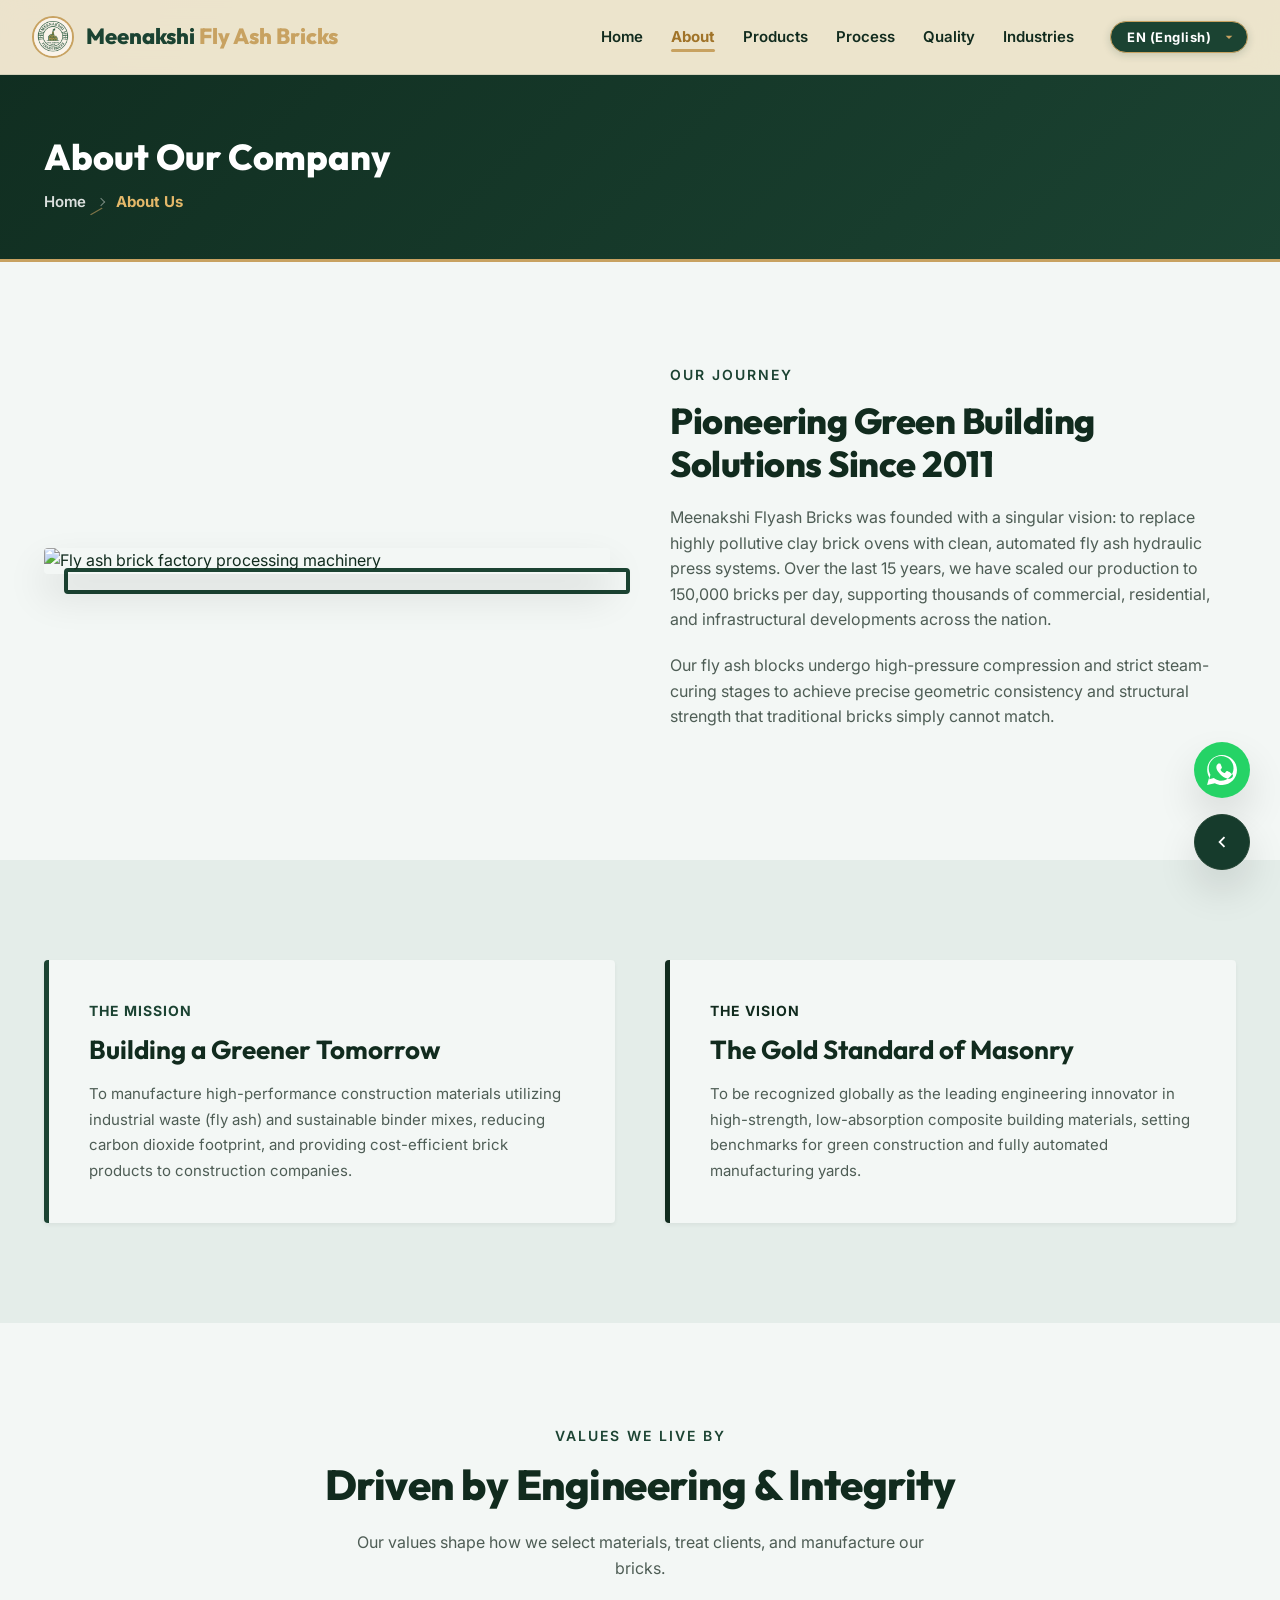
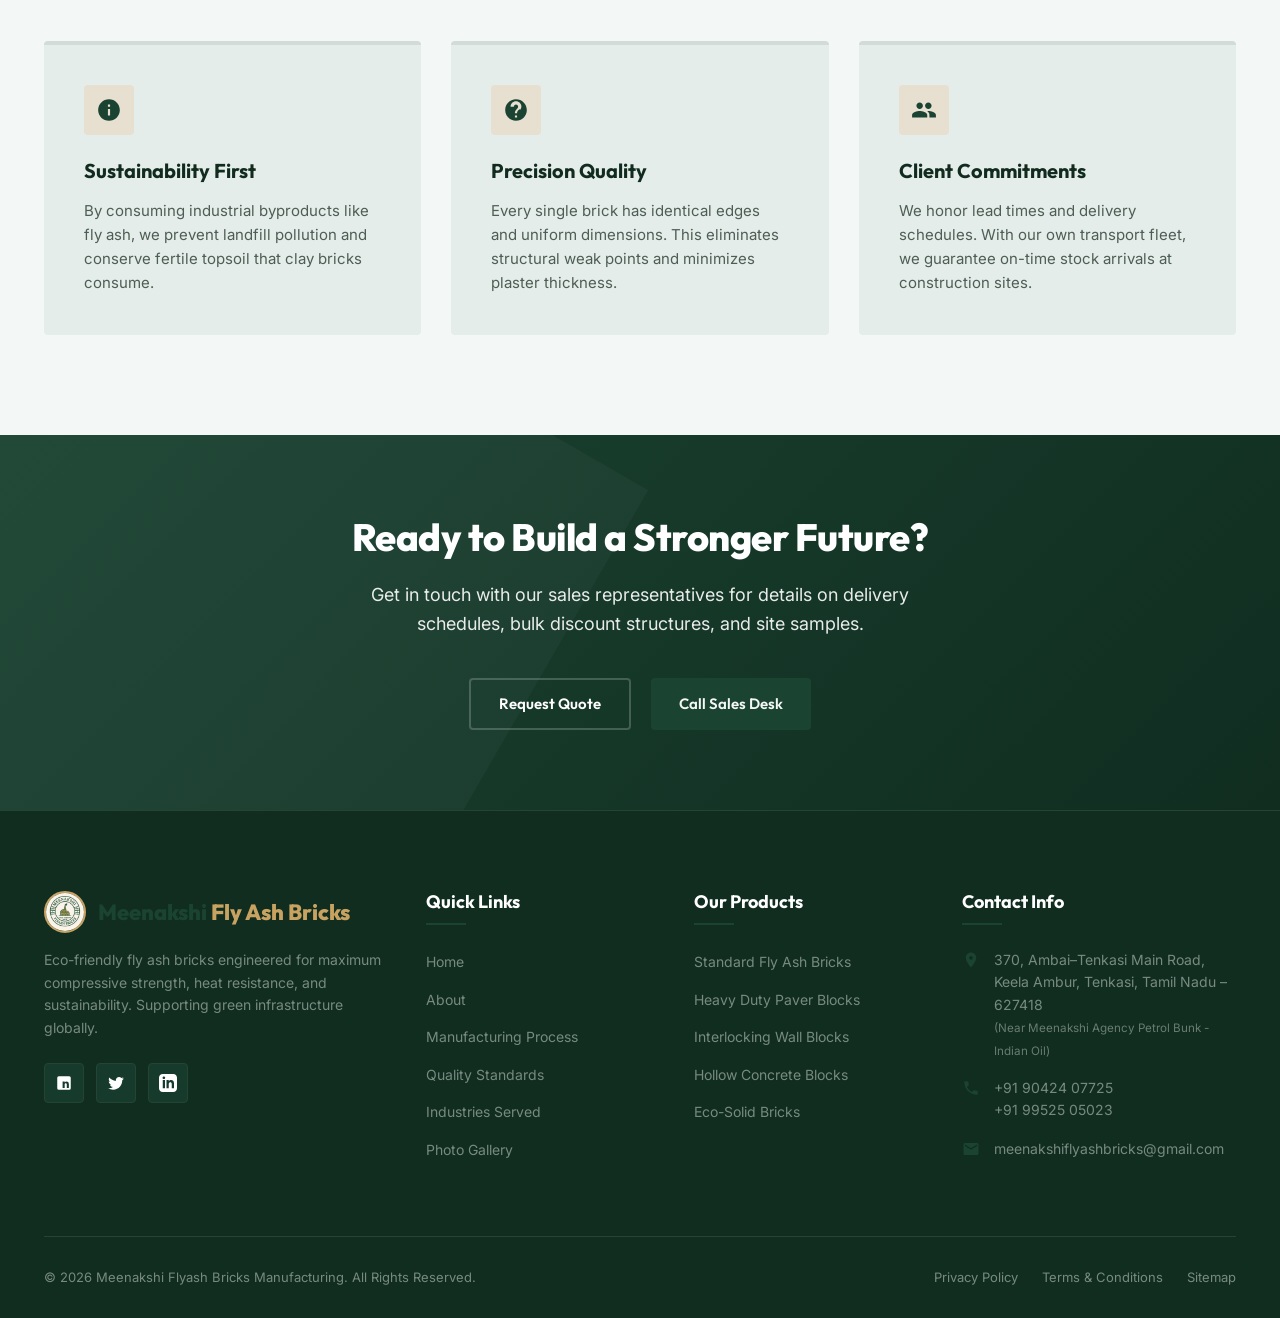
==== commit 5ced4b41: "menu issues fixes" ====
--- a/about.html
+++ b/about.html
@@ -18,7 +18,7 @@
   <meta name="twitter:title" content="About Us | Meenakshi Flyash Bricks">
   <meta name="twitter:description" content="Learn about Meenakshi Flyash Bricks. Discover our mission to build sustainable, eco-friendly structures using automated fly ash brick manufacturing.">
   <meta name="twitter:image" content="https://meenatchi-dev.github.io/fly-ash-bricks/images/logo.jpg">
-  <link rel="stylesheet" href="css/style.css?v=1.1.0">
+  <link rel="stylesheet" href="css/style.css?v=1.1.5">
   <script src="js/main.js" defer></script>
   <script src="js/components.js" defer></script>
   <script src="js/i18n.js" defer></script>
--- a/css/style.css
+++ b/css/style.css
@@ -1,4 +1,4 @@
-/* Meenakshi Fly Ash Bricks - Master Stylesheet (Version: 1.1.0) */
+/* Meenakshi Fly Ash Bricks - Master Stylesheet (Version: 1.1.5) */
 @import url('https://fonts.googleapis.com/css2?family=Inter:wght@300;400;500;600;700&family=Outfit:wght@300;400;500;600;700;800&display=swap');
 
 :root {
@@ -47,6 +47,9 @@
   scroll-behavior: smooth;
   font-size: 16px;
   -webkit-text-size-adjust: 100%;
+  overflow-x: hidden;
+  width: 100%;
+  max-width: 100vw;
 }
 
 body {
@@ -55,6 +58,9 @@
   color: var(--text-dark);
   line-height: 1.6;
   overflow-x: hidden;
+  width: 100%;
+  max-width: 100vw;
+  position: relative;
 }
 
 h1, h2, h3, h4, h5, h6 {
@@ -92,6 +98,8 @@
 
 .section {
   padding: 100px 0;
+  overflow-x: hidden;
+  max-width: 100vw;
 }
 
 .section-dark {
@@ -276,14 +284,20 @@
   transition: var(--transition-fast);
 }
 
-.nav-links a:hover,
+.nav-links a:hover {
+  color: #b58530;
+}
+
 .nav-links a.active {
-  color: var(--primary);
+  color: #a07328 !important; /* Distinct Rich Gold for active page link */
+  font-weight: 700;
 }
 
 .nav-links a:hover::after,
 .nav-links a.active::after {
   width: 100%;
+  height: 3px;
+  background-color: var(--accent);
 }
 
 .nav-ctas {
@@ -423,6 +437,8 @@
   color: var(--text-light);
   padding-top: 100px;
   overflow: hidden;
+  width: 100%;
+  max-width: 100vw;
 }
 
 .hero-bg {
@@ -1945,22 +1961,29 @@
 @media (max-width: 768px) {
   .section { padding: 60px 0; }
   .section-title { font-size: 32px; }
+
+  /* Prevent horizontal layout shifts & white space gaps on mobile */
+  .reveal-left,
+  .reveal-right {
+    transform: translateY(20px) !important;
+  }
+
+  .reveal-left.active,
+  .reveal-right.active {
+    transform: translateY(0) !important;
+  }
   
   /* Navbar Mobile Layout */
   .navbar .navbar-container {
-    padding: 0 18px;
+    padding: 0 16px;
+    display: flex;
+    justify-content: flex-start;
+    align-items: center;
+    gap: 12px;
   }
 
-  .logo {
-    font-size: 18px;
-  }
-
-  .brand-logo-img {
-    width: 36px;
-    height: 36px;
-  }
-  
   .menu-toggle {
+    order: 1; /* Hamburger button comes first on the far left */
     display: flex;
     flex-direction: column;
     justify-content: center;
@@ -1976,6 +1999,17 @@
     z-index: 1001;
     transition: var(--transition-fast);
     box-shadow: 0 2px 8px rgba(0, 0, 0, 0.12);
+    flex-shrink: 0;
+  }
+
+  .logo {
+    order: 2; /* Logo comes second right after hamburger button */
+    font-size: 17px;
+  }
+
+  .brand-logo-img {
+    width: 36px;
+    height: 36px;
   }
 
   .menu-toggle:hover {
@@ -2006,35 +2040,43 @@
   .menu-toggle.active span:nth-child(2) { opacity: 0; transform: scaleX(0); }
   .menu-toggle.active span:nth-child(3) { transform: translateY(-8px) rotate(-45deg); }
 
-  .nav-links {
-    position: fixed;
-    top: 0;
-    right: -100%;
-    width: 300px;
-    max-width: 85vw;
-    height: 100vh;
-    background: linear-gradient(180deg, #102d20 0%, #163b2c 100%);
-    flex-direction: column;
-    align-items: stretch;
-    padding: 90px 24px 40px;
-    gap: 0;
-    transition: right var(--transition-normal);
-    box-shadow: -10px 0 40px rgba(0, 0, 0, 0.5);
-    z-index: 1000;
-    overflow-y: auto;
-    border-left: 1px solid rgba(200, 162, 97, 0.3);
+  .nav-links,
+  .navbar .nav-links,
+  .navbar.scrolled .nav-links,
+  header .nav-links,
+  header.navbar .nav-links {
+    position: fixed !important;
+    top: 0 !important;
+    left: -100% !important;
+    width: 300px !important;
+    max-width: 85vw !important;
+    height: 100vh !important;
+    background: linear-gradient(180deg, #faf0d7 0%, #f3e0b5 100%) !important; /* Golden background */
+    flex-direction: column !important;
+    align-items: stretch !important;
+    padding: 90px 24px 40px !important;
+    gap: 0 !important;
+    transition: left var(--transition-normal) !important;
+    box-shadow: 10px 0 40px rgba(0, 0, 0, 0.25) !important;
+    z-index: 1000 !important;
+    overflow-y: auto !important;
+    border-right: 2px solid #c8a261 !important;
   }
 
-  .nav-links.active {
-    right: 0;
+  .nav-links.active,
+  .navbar .nav-links.active,
+  .navbar.scrolled .nav-links.active,
+  header .nav-links.active,
+  header.navbar .nav-links.active {
+    left: 0 !important;
   }
 
   .nav-links li {
     width: 100%;
-    border-bottom: 1px solid rgba(255, 255, 255, 0.08);
+    border-bottom: 1px solid rgba(27, 67, 50, 0.12) !important;
   }
 
-  /* Mobile Menu Item Golden Text Styling - Comprehensive Fallback for index.html & subpages */
+  /* Mobile Menu Items - Green Font Color on Golden Background */
   .nav-links a,
   .nav-links a:link,
   .nav-links a:visited,
@@ -2047,12 +2089,20 @@
   .navbar .nav-links li a,
   .navbar .nav-links li a:link,
   .navbar .nav-links li a:visited,
+  .navbar.scrolled .nav-links a,
+  .navbar.scrolled .nav-links a:link,
+  .navbar.scrolled .nav-links a:visited,
+  .navbar.scrolled .nav-links li a,
+  header .nav-links a,
+  header .nav-links a:link,
+  header .nav-links a:visited,
   body .nav-links a,
-  body .nav-links li a {
+  body .nav-links li a,
+  body .navbar .nav-links a {
     display: block !important;
     font-size: 18px !important;
     font-weight: 700 !important;
-    color: #e4b869 !important; /* Bright Golden text for all drawer items */
+    color: #112b1e !important; /* Deep Green font color for drawer items */
     padding: 14px 16px !important;
     width: 100% !important;
     text-decoration: none !important;
@@ -2060,10 +2110,12 @@
   }
 
   .nav-links a::after,
-  .navbar .nav-links a::after {
+  .navbar .nav-links a::after,
+  .navbar.scrolled .nav-links a::after {
     display: none !important;
   }
 
+  /* Active & Hovered Item Selection - Light Green Highlight Background */
   .nav-links a:hover,
   .nav-links a:focus,
   .nav-links a.active,
@@ -2084,13 +2136,25 @@
   .navbar .nav-links li a.active,
   .navbar .nav-links li a.active:link,
   .navbar .nav-links li a.active:visited,
+  .navbar.scrolled .nav-links a:hover,
+  .navbar.scrolled .nav-links a:focus,
+  .navbar.scrolled .nav-links a.active,
+  .navbar.scrolled .nav-links a.active:link,
+  .navbar.scrolled .nav-links a.active:visited,
+  .navbar.scrolled .nav-links li a:hover,
+  .navbar.scrolled .nav-links li a:focus,
+  .navbar.scrolled .nav-links li a.active,
+  header .nav-links a:hover,
+  header .nav-links a:focus,
+  header .nav-links a.active,
   body .nav-links a.active,
   body .nav-links a:hover {
-    color: #ffffff !important; /* Crisp white text for active/hover item */
-    background-color: rgba(228, 184, 105, 0.22) !important; /* Gold highlight background */
-    border-left: 4px solid #e4b869 !important; /* Left gold accent bar */
+    color: #112b1e !important; /* Deep Green text for selected item */
+    background-color: #d8f3dc !important; /* Light Green selection background */
+    border-left: 4px solid #1b4332 !important; /* Deep Green left accent bar */
     padding-left: 20px !important;
     border-radius: 4px !important;
+    box-shadow: 0 2px 8px rgba(27, 67, 50, 0.12) !important;
   }
 
   .lang-selector-li {
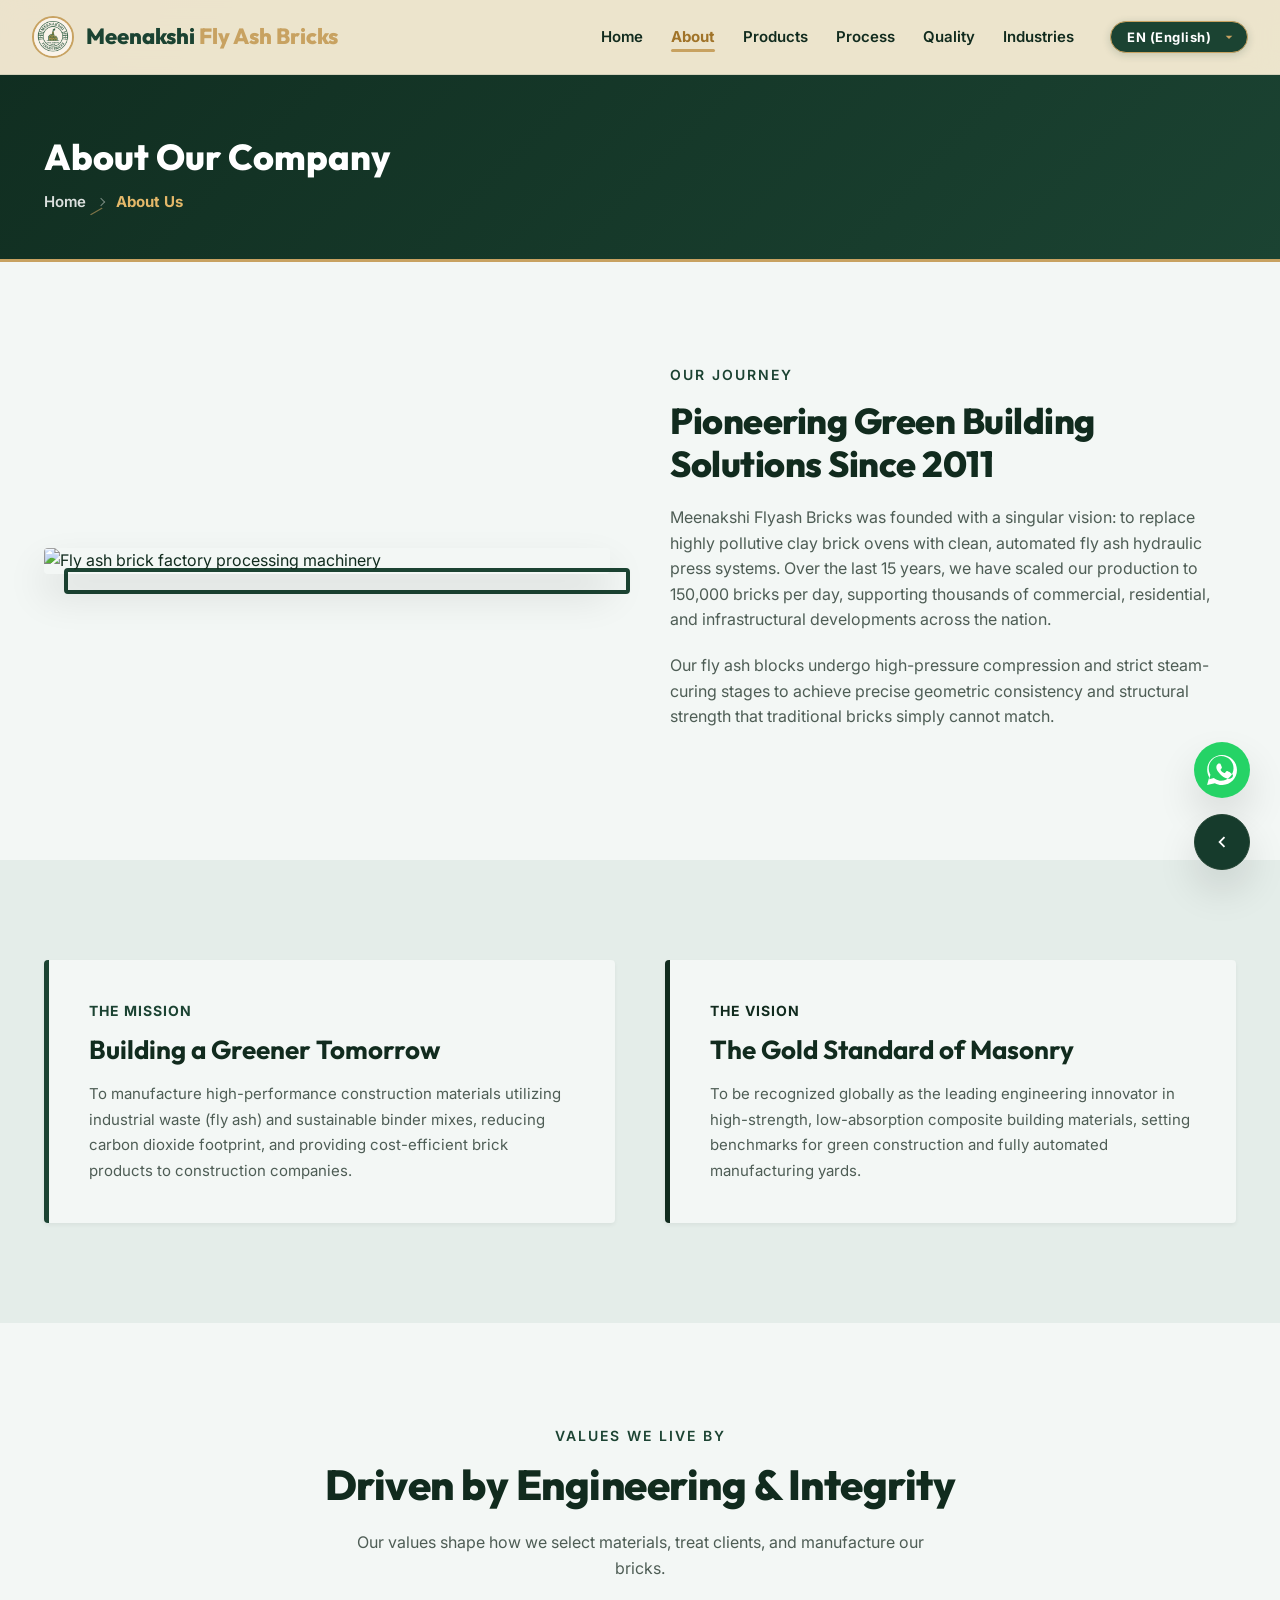
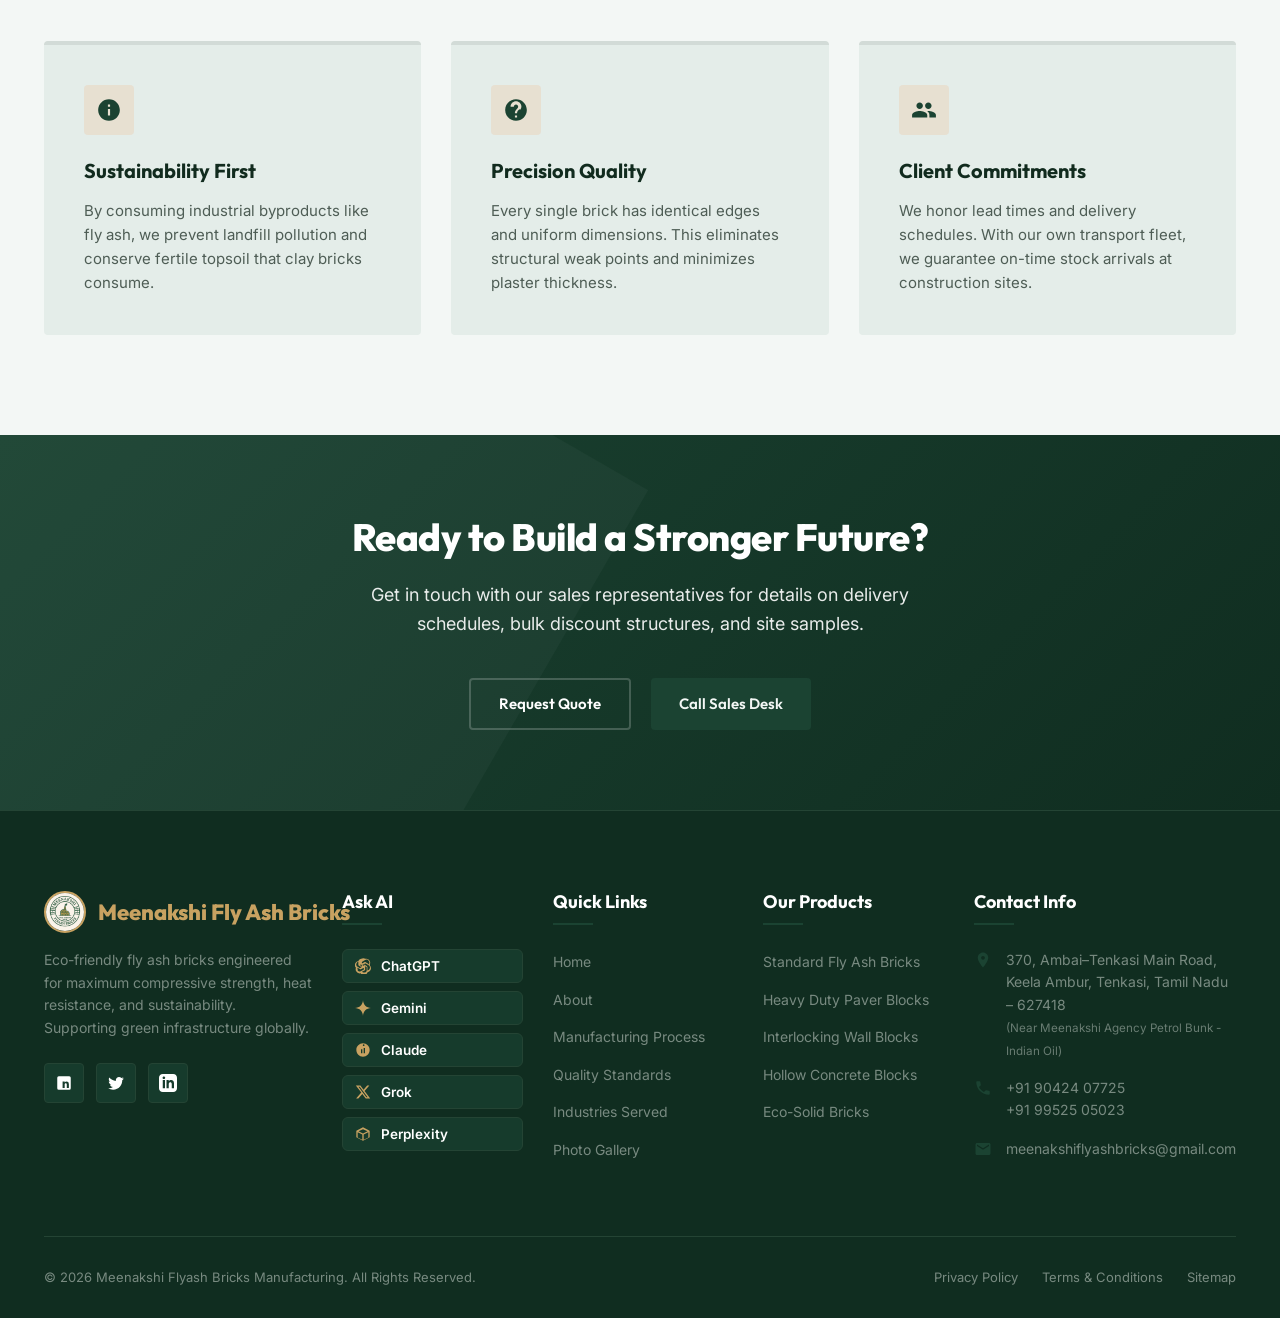
==== commit f62a0536: "ai added" ====
--- a/about.html
+++ b/about.html
@@ -18,7 +18,7 @@
   <meta name="twitter:title" content="About Us | Meenakshi Flyash Bricks">
   <meta name="twitter:description" content="Learn about Meenakshi Flyash Bricks. Discover our mission to build sustainable, eco-friendly structures using automated fly ash brick manufacturing.">
   <meta name="twitter:image" content="https://meenatchi-dev.github.io/fly-ash-bricks/images/logo.jpg">
-  <link rel="stylesheet" href="css/style.css?v=1.1.5">
+  <link rel="stylesheet" href="css/style.css?v=1.1.6">
   <script src="js/main.js" defer></script>
   <script src="js/components.js" defer></script>
   <script src="js/i18n.js" defer></script>
@@ -213,13 +213,38 @@
         <div class="footer-col footer-about">
           <a href="index.html" class="logo">
             <img src="images/logo.jpg" alt="Meenakshi Fly Ash Bricks Logo" class="brand-logo-img">
-            <span><span data-i18n="nav.brand_name">Meenakshi</span> <span class="logo-orange" data-i18n="nav.brand_suffix">Fly Ash Bricks</span></span>
+            <span><span class="logo-gold" data-i18n="nav.brand_name">Meenakshi</span> <span class="logo-orange" data-i18n="nav.brand_suffix">Fly Ash Bricks</span></span>
           </a>
           <p data-i18n="footer.about_text">Eco-friendly fly ash bricks engineered for maximum compressive strength, heat resistance, and sustainability. Supporting green infrastructure globally.</p>
           <div class="social-links">
             <a href="#" class="social-btn" aria-label="Facebook"><svg viewBox="0 0 24 24"><path d="M19 3a2 2 0 0 1 2 2v14a2 2 0 0 1-2 2H5a2 2 0 0 1-2-2V5a2 2 0 0 1 2-2h14m-.5 15.5v-5.3a3.26 3.26 0 0 0-3.26-3.26c-.85 0-1.84.52-2.32 1.3v-1.11h-2.79v8.37h2.79v-4.93c0-.77.62-1.4 1.39-1.4a1.4 1.4 0 0 1 1.4 1.4v4.93h2.79z" /></svg></a>
             <a href="#" class="social-btn" aria-label="Twitter"><svg viewBox="0 0 24 24"><path d="M22.46 6c-.77.35-1.6.58-2.46.69.88-.53 1.56-1.37 1.88-2.38-.83.5-1.75.85-2.72 1.05C18.37 4.5 17.26 4 16 4c-2.35 0-4.27 1.92-4.27 4.29 0 .34.04.67.11.98C8.28 9.09 5.11 7.38 3 4.79c-.37.63-.58 1.37-.58 2.15 0 1.49.75 2.81 1.91 3.56-.71 0-1.37-.2-1.95-.5v.03c0 2.08 1.48 3.82 3.44 4.21a4.22 4.22 0 0 1-1.93.07 4.28 4.28 0 0 0 4 2.98 8.52 8.52 0 0 1-5.3 1.83c-.35 0-.69-.02-1.02-.06C3.44 20.29 5.7 21 8.12 21 16 21 20.33 14.46 20.33 8.79c0-.19 0-.37-.01-.56.84-.6 1.56-1.36 2.14-2.23z" /></svg></a>
             <a href="#" class="social-btn" aria-label="LinkedIn"><svg viewBox="0 0 24 24"><path d="M19 0h-14c-2.761 0-5 2.239-5 5v14c0 2.761 2.239 5 5 5h14c2.762 0 5-2.239 5-5v-14c0-2.761-2.238-5-5-5zm-11 19h-3v-11h3v11zm-1.5-12.268c-.966 0-1.75-.779-1.75-1.75s.784-1.75 1.75-1.75 1.75.779 1.75 1.75-.784 1.75-1.75 1.75zm13.5 12.268h-3v-5.604c0-3.368-4-3.113-4 0v5.604h-3v-11h3v1.765c1.396-2.586 7-2.777 7 2.476v6.759z" /></svg></a>
+          </div>
+        </div>
+        <div class="footer-col">
+          <h3 data-i18n="footer.ask_ai">Ask AI</h3>
+          <div class="ai-buttons">
+            <button onclick="askAI('chatgpt')" class="ai-btn" aria-label="Ask ChatGPT">
+              <svg viewBox="0 0 24 24" width="16" height="16" fill="currentColor"><path d="M22.28 9.37a6 6 0 0 0-.3-5.26 6.08 6.08 0 0 0-6.49-3A6 6 0 0 0 10.63.76a6.08 6.08 0 0 0-5.7 3.91 6 6 0 0 0-4.22 3 6.08 6.08 0 0 0 .78 7.07 6 6 0 0 0 .3 5.26 6.08 6.08 0 0 0 6.49 3 6 6 0 0 0 4.86 2.36 6.08 6.08 0 0 0 5.7-3.91 6 6 0 0 0 4.22-3 6.08 6.08 0 0 0-.78-7.07zm-9.35 12.35a4.26 4.26 0 0 1-2.61-.91l.14-.08 4.34-2.5a.89.89 0 0 0 .45-.78v-4.9l1.88 1.09a.86.86 0 0 1 .45.75v5.07a4.29 4.29 0 0 1-4.65 2.26zm-8.81-4.6a4.28 4.28 0 0 1-.5-2.73l.14.09 4.34 2.5a.9.9 0 0 0 .9 0l4.25-2.45v2.18a.87.87 0 0 1-.44.76l-4.39 2.53a4.29 4.29 0 0 1-4.3-.88zm-1.2-9.93a4.27 4.27 0 0 1 2.11-1.82l-.01.16v5.01a.88.88 0 0 0 .45.77l4.24 2.45-1.88 1.08a.88.88 0 0 1-.89 0L2.7 12.31a4.28 4.28 0 0 1 .22-5.12zm14.62 4.67l-4.25-2.45 1.88-1.08a.88.88 0 0 1 .89 0l4.39 2.53a4.28 4.28 0 0 1-1.83 7.84v-5.07a.88.88 0 0 0-.45-.77zm2.46-3.32l-.14-.09-4.34-2.5a.9.9 0 0 0-.9 0l-4.25 2.45V6.27a.87.87 0 0 1 .44-.76l4.39-2.53a4.29 4.29 0 0 1 4.8 7.02zM10.15 13l-1.88-1.08v-2.45l1.88 1.09v2.44zm1.7 1l1.88 1.08v-2.44L11.85 14zm.85-2.44L10.82 10.5 12.7 9.42l1.88 1.08-1.88 1.06z"/></svg>
+              <span>ChatGPT</span>
+            </button>
+            <button onclick="askAI('gemini')" class="ai-btn" aria-label="Ask Gemini">
+              <svg viewBox="0 0 24 24" width="16" height="16" fill="currentColor"><path d="M12 24c0-6.627-5.373-12-12-12 6.627 0 12-5.373 12-12 0 6.627 5.373 12 12 12-6.627 0-12 5.373-12 12z"/></svg>
+              <span>Gemini</span>
+            </button>
+            <button onclick="askAI('claude')" class="ai-btn" aria-label="Ask Claude">
+              <svg viewBox="0 0 24 24" width="16" height="16" fill="currentColor"><path d="M12 2C6.48 2 2 6.48 2 12s4.48 10 10 10 10-4.48 10-10S17.52 2 12 2zm-1 15h-2v-6h2v6zm4 0h-2v-8h2v8zm-2-11a1.25 1.25 0 1 1 0-2.5 1.25 1.25 0 0 1 0 2.5z"/></svg>
+              <span>Claude</span>
+            </button>
+            <button onclick="askAI('grok')" class="ai-btn" aria-label="Ask Grok">
+              <svg viewBox="0 0 24 24" width="16" height="16" fill="currentColor"><path d="M18.244 2.25h3.308l-7.227 8.26 8.502 11.24H16.17l-5.214-6.817L4.99 21.75H1.68l7.73-8.835L1.254 2.25H8.08l4.713 6.231zm-1.161 17.52h1.833L7.084 4.126H5.117z"/></svg>
+              <span>Grok</span>
+            </button>
+            <button onclick="askAI('perplexity')" class="ai-btn" aria-label="Ask Perplexity">
+              <svg viewBox="0 0 24 24" width="16" height="16" fill="currentColor"><path d="M12 2L2 7v10l10 5 10-5V7L12 2zm0 2.8L18.8 8 12 11.2 5.2 8 12 4.8zM4 9.4l7 3.3v7.9l-7-3.5V9.4zm16 7.7l-7 3.5v-7.9l7-3.3v7.7z"/></svg>
+              <span>Perplexity</span>
+            </button>
           </div>
         </div>
         <div class="footer-col">
--- a/css/style.css
+++ b/css/style.css
@@ -1,4 +1,4 @@
-/* Meenakshi Fly Ash Bricks - Master Stylesheet (Version: 1.1.5) */
+/* Meenakshi Fly Ash Bricks - Master Stylesheet (Version: 1.1.6) */
 @import url('https://fonts.googleapis.com/css2?family=Inter:wght@300;400;500;600;700&family=Outfit:wght@300;400;500;600;700;800&display=swap');
 
 :root {
@@ -1676,11 +1676,51 @@
   border-top: 1px solid var(--border-dark);
 }
 
+.logo-gold {
+  color: var(--accent);
+}
+
 .footer-grid {
   display: grid;
-  grid-template-columns: 1.5fr 1fr 1fr 1.2fr;
-  gap: 40px;
+  grid-template-columns: 1.4fr 1fr 1fr 1fr 1.2fr;
+  gap: 30px;
   margin-bottom: 60px;
+}
+
+.ai-buttons {
+  display: flex;
+  flex-direction: column;
+  gap: 8px;
+}
+
+.ai-btn {
+  display: inline-flex;
+  align-items: center;
+  gap: 10px;
+  padding: 8px 12px;
+  background-color: var(--dark-card);
+  border: 1px solid var(--border-dark);
+  border-radius: 6px;
+  color: var(--text-light);
+  font-size: 13.5px;
+  font-weight: 600;
+  cursor: pointer;
+  transition: var(--transition-fast);
+  text-align: left;
+  width: 100%;
+}
+
+.ai-btn:hover {
+  background-color: var(--primary);
+  border-color: var(--accent);
+  color: var(--accent);
+  transform: translateX(4px);
+}
+
+.ai-btn svg {
+  flex-shrink: 0;
+  fill: var(--accent);
+  transition: var(--transition-fast);
 }
 
 .footer-col h3 {
@@ -1955,7 +1995,7 @@
   .industries-grid { grid-template-columns: repeat(2, 1fr); }
   .gallery-grid { grid-template-columns: repeat(2, 1fr); }
   .testimonials-grid { grid-template-columns: repeat(2, 1fr); }
-  .footer-grid { grid-template-columns: repeat(2, 1fr); }
+  .footer-grid { grid-template-columns: repeat(3, 1fr); gap: 30px; }
 }
 
 @media (max-width: 768px) {
@@ -2201,7 +2241,7 @@
   .right::after { left: 21px; }
   
   .contact-layout { grid-template-columns: 1fr; gap: 40px; }
-  .footer-grid { grid-template-columns: 1fr; gap: 30px; }
+  .footer-grid { grid-template-columns: repeat(2, 1fr); gap: 30px; }
   .footer-bottom { flex-direction: column; gap: 16px; text-align: center; }
   .footer-bottom-links { justify-content: center; }
   
@@ -2210,6 +2250,7 @@
 }
 
 @media (max-width: 480px) {
+  .footer-grid { grid-template-columns: 1fr; gap: 30px; }
   .hero-title { font-size: 32px; }
   .hero-actions { flex-direction: column; width: 100%; }
   .hero-actions .btn { width: 100%; }
